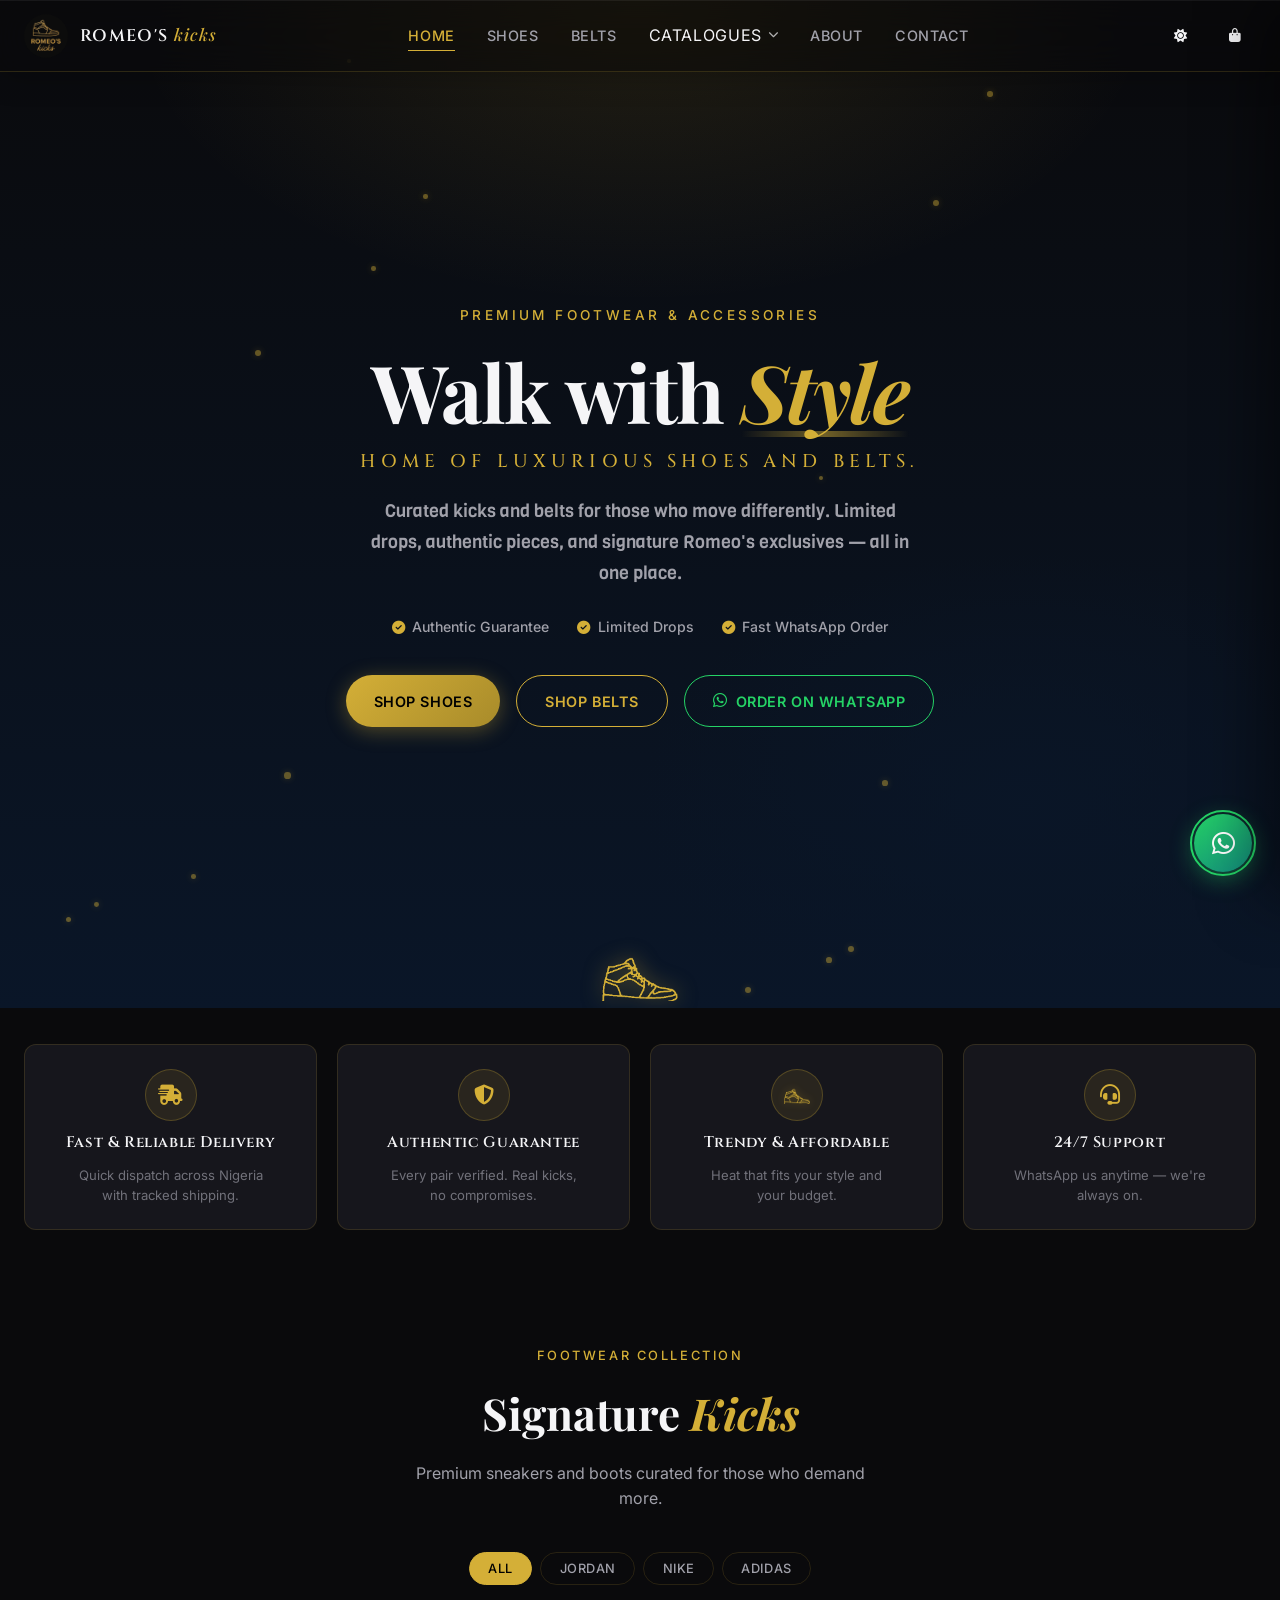
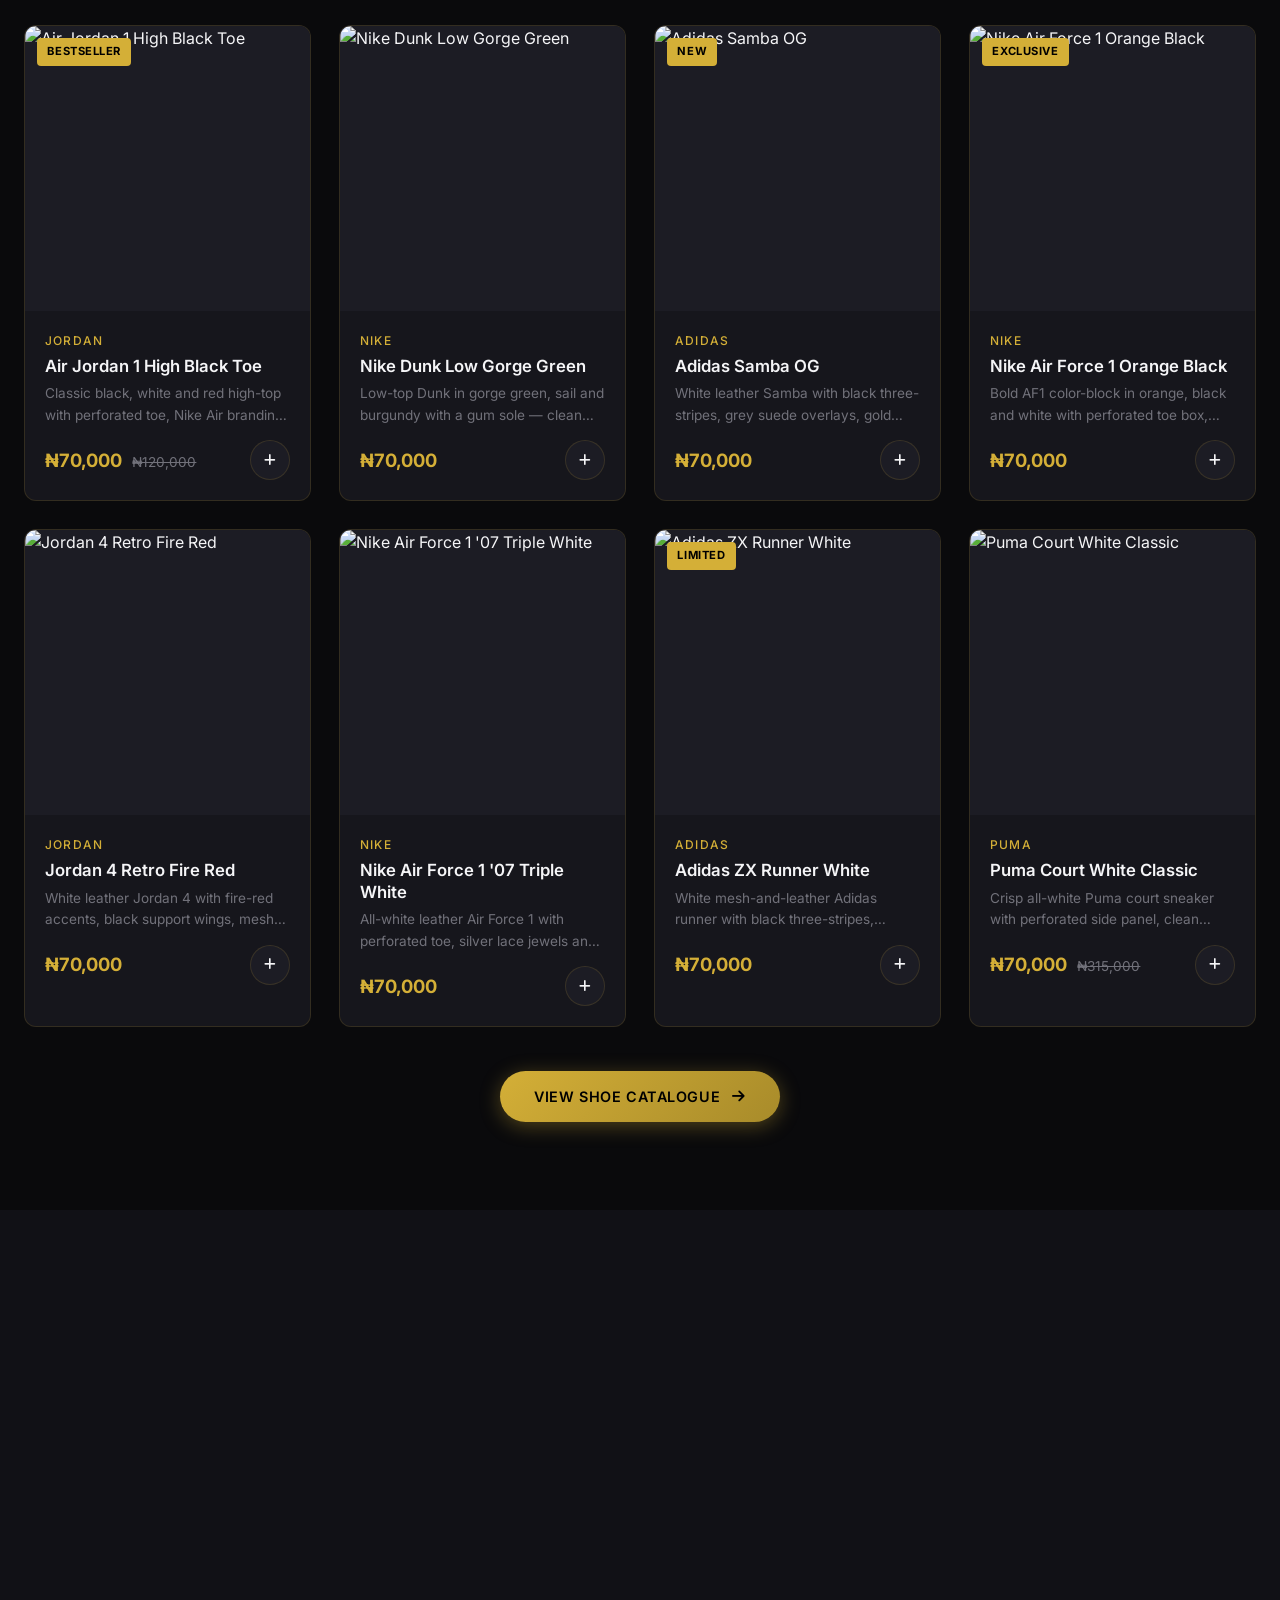
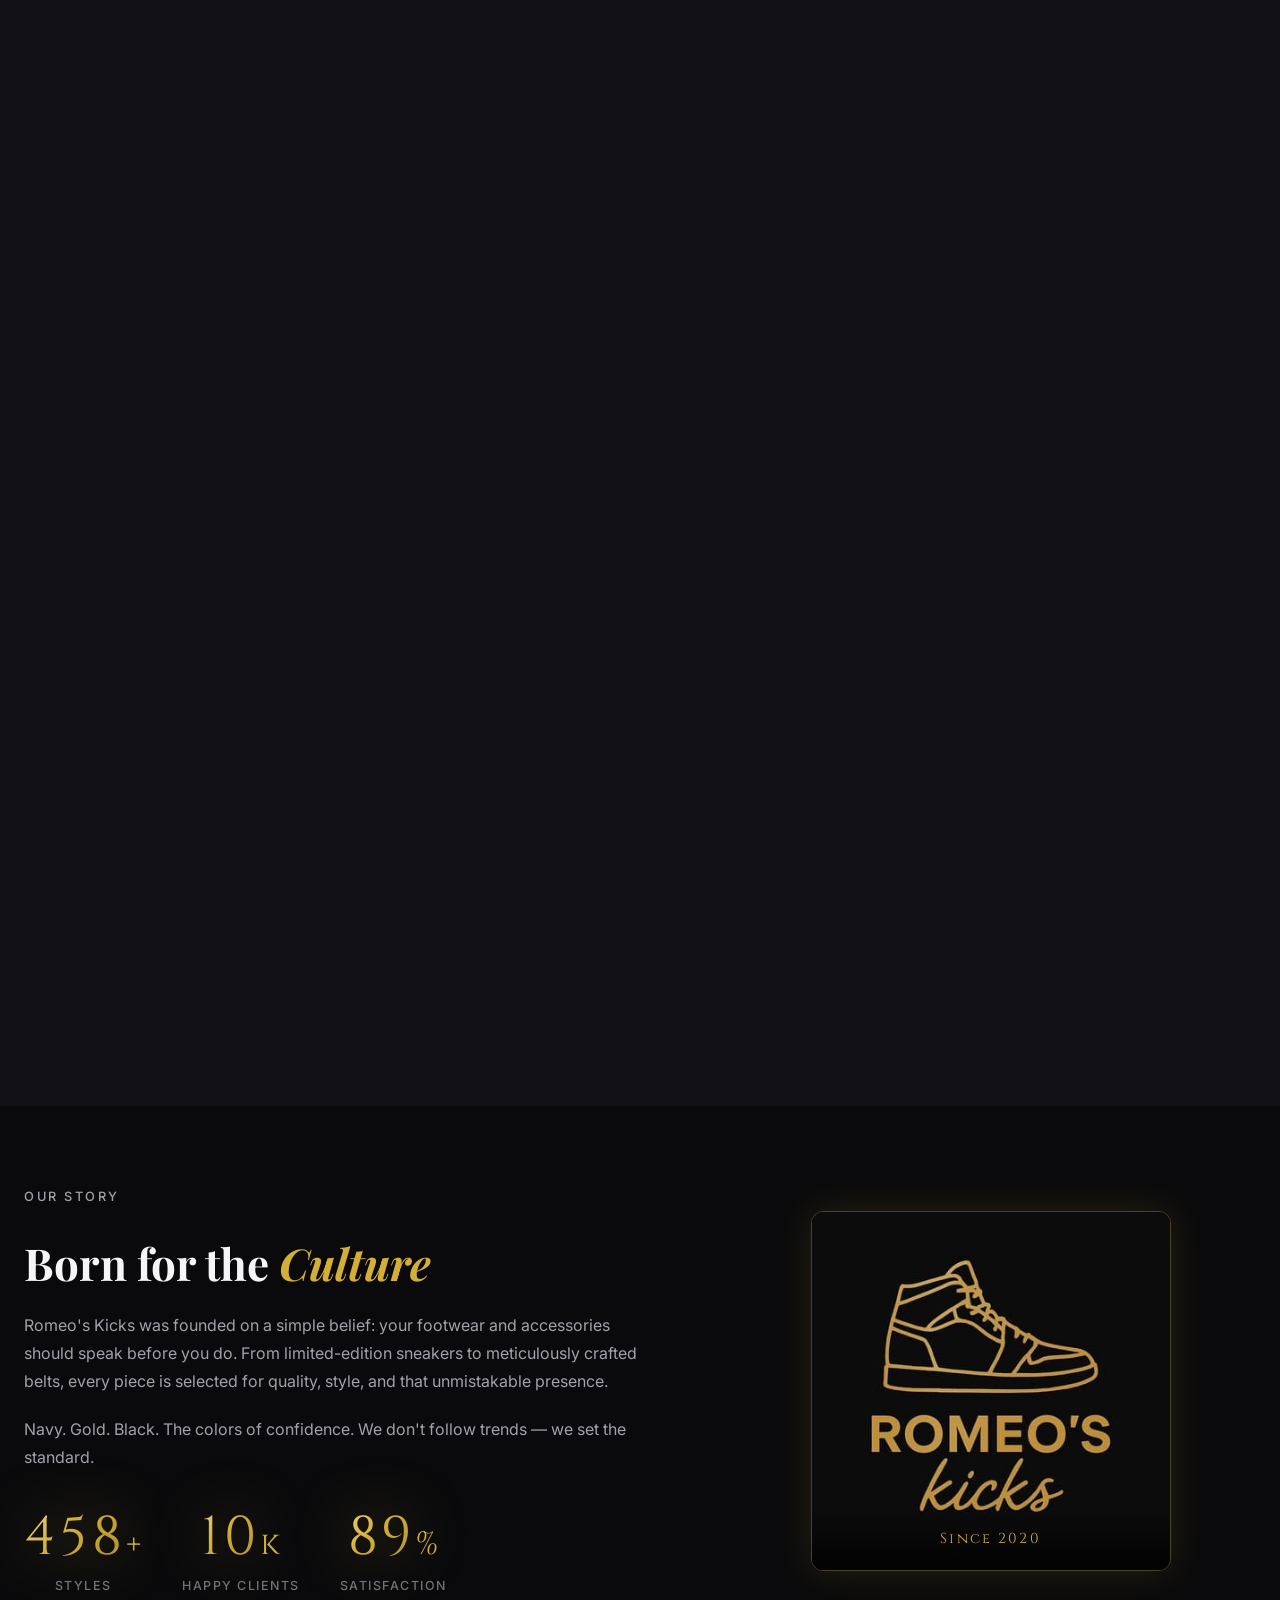
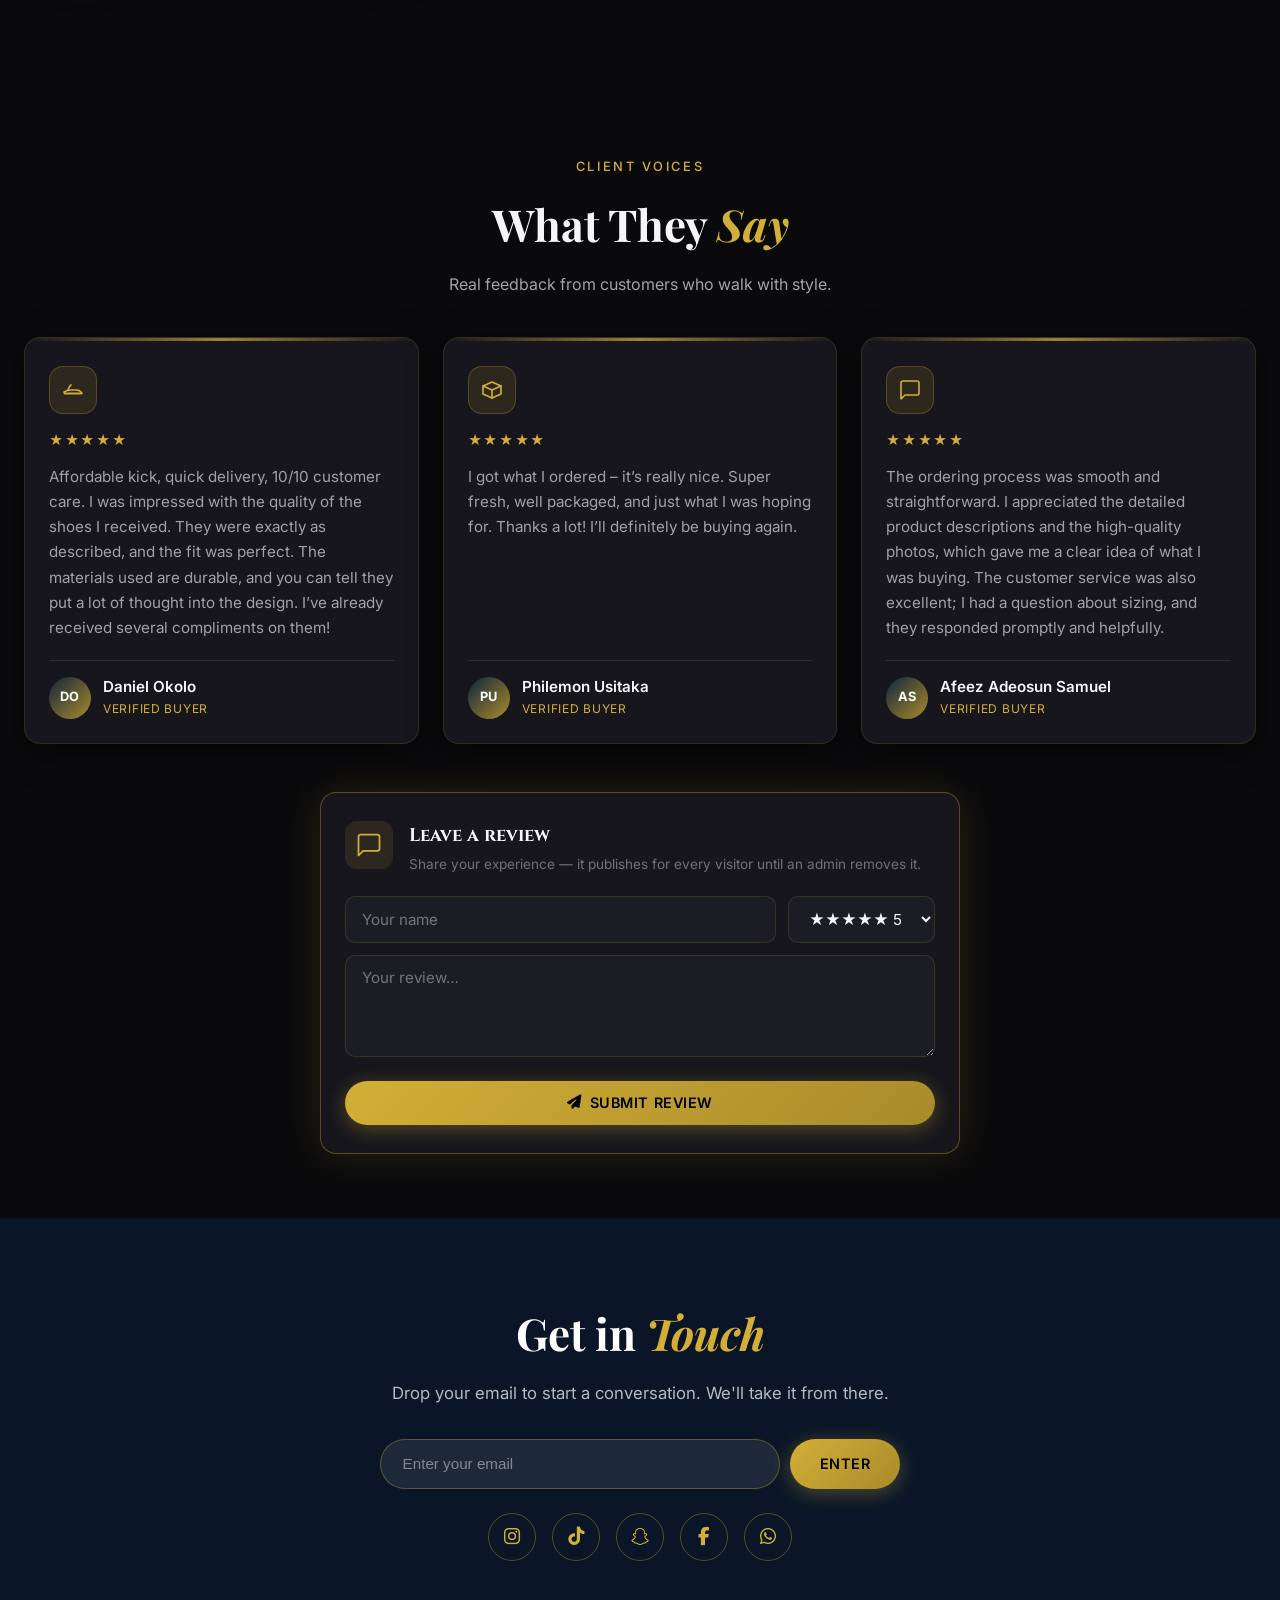
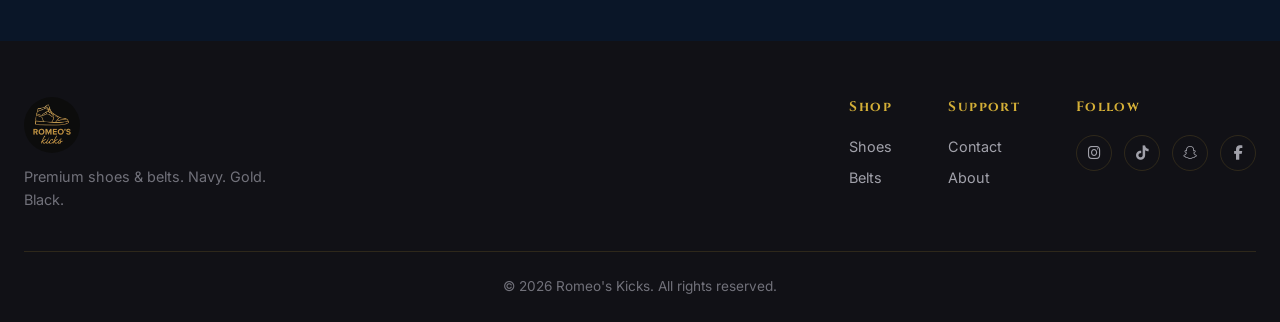
==== index.html @ db55b5f6 "Add files via upload" ====
<!DOCTYPE html>
<html lang="en" data-theme="dark">
<head>
  <meta charset="UTF-8">
  <meta name="referrer" content="no-referrer">
  <meta name="viewport" content="width=device-width, initial-scale=1.0">
  <title>Romeo's Kicks | Premium Shoes & Belts</title>
  <meta name="description" content="Romeo's Kicks — premium sneakers, shoes and luxury belts in Nigeria. Authentic kicks, fast delivery, order on WhatsApp. Navy, gold, black.">
  <meta name="keywords" content="Romeo's Kicks, sneakers Nigeria, buy shoes Nigeria, luxury belts, Jordan, Nike, Adidas, WhatsApp order">
  <meta name="author" content="Romeo's Kicks">
  <meta name="robots" content="index, follow">
  <meta name="theme-color" content="#0a0a0c">
  <meta name="color-scheme" content="dark light">
  <link rel="canonical" href="https://romeoskicks.com/">
  <!-- Open Graph -->
  <meta property="og:type" content="website">
  <meta property="og:site_name" content="Romeo's Kicks">
  <meta property="og:title" content="Romeo's Kicks | Premium Shoes & Belts">
  <meta property="og:description" content="Home of luxurious shoes and belts. Authentic sneakers and designer belts — order fast on WhatsApp.">
  <meta property="og:image" content="logo.jfif">
  <meta property="og:locale" content="en_NG">
  <!-- Twitter -->
  <meta name="twitter:card" content="summary">
  <meta name="twitter:title" content="Romeo's Kicks | Premium Shoes & Belts">
  <meta name="twitter:description" content="Premium sneakers and luxury belts. Order on WhatsApp.">
  <link rel="preconnect" href="https://fonts.googleapis.com">
<link rel="preconnect" href="https://fonts.gstatic.com" crossorigin>
<link href="https://fonts.googleapis.com/css2?family=Viga&display=swap" rel="stylesheet">
  <link rel="icon" type="image/jpeg" href="logo.jfif">
  <!-- Apply saved theme before paint to avoid flash; default is always dark -->
  <script>
    (function () {
      try {
        var t = localStorage.getItem('romeoTheme');
        if (t !== 'light' && t !== 'dark') t = 'dark';
        document.documentElement.setAttribute('data-theme', t);
      } catch (e) {
        document.documentElement.setAttribute('data-theme', 'dark');
      }
    })();
  </script>
  <link rel="preconnect" href="https://i.ibb.co" crossorigin>
  <link rel="preconnect" href="https://i.pinimg.com" crossorigin>
  <link rel="dns-prefetch" href="https://i.pinimg.com">
  <link rel="dns-prefetch" href="https://images.unsplash.com">
  <link rel="dns-prefetch" href="https://i.ibb.co">
  <link rel="preconnect" href="https://fonts.googleapis.com">
  <link rel="preconnect" href="https://fonts.gstatic.com" crossorigin>
  <link rel="preload" href="logo.jfif" as="image">
  <link rel="preload" href="shoe-outline.png" as="image">
  <link href="https://fonts.googleapis.com/css2?family=Playfair+Display:wght@500;700&family=Inter:wght@400;500;600;700&family=Cinzel:wght@500;600;700&display=swap" rel="stylesheet">
  <link rel="stylesheet" href="https://cdnjs.cloudflare.com/ajax/libs/font-awesome/6.5.1/css/all.min.css" media="print" onload="this.media='all'">
  <noscript><link rel="stylesheet" href="https://cdnjs.cloudflare.com/ajax/libs/font-awesome/6.5.1/css/all.min.css"></noscript>
  <link rel="stylesheet" href="styles.css">

  <script type="application/ld+json">
  {
    "@context": "https://schema.org",
    "@type": "ShoeStore",
    "name": "Romeo's Kicks",
    "description": "Premium sneakers, shoes and luxury belts. Order via WhatsApp across Nigeria.",
    "url": "https://romeoskicks.com/",
    "telephone": "+2348095723573",
    "image": "logo.jfif",
    "priceRange": "₦",
    "address": { "@type": "PostalAddress", "addressCountry": "NG" },
    "sameAs": [
      "https://www.instagram.com/romeos_kicks",
      "https://www.tiktok.com/@romeos.kicks",
      "https://www.facebook.com/Ro%20meo"
    ]
  }
  </script>
</head>
<body>
  <!-- INTRO OVERLAY -->
  <div id="intro-overlay" class="intro-overlay">
    <div class="intro-content">
      <div class="intro-logo-wrap">
        <img src="logo.jfif" alt="Romeo's Kicks" class="intro-logo">
      </div>
      <h1 class="intro-title">
        <span class="intro-line">ROMEO'S</span>
        <span class="intro-line accent">KICKS</span>
      </h1>
      <div class="intro-bar"></div>
    </div>
  </div>

  <!-- HEADER -->
  <header class="header" id="header">
    <div class="header-inner">
      <a href="#home" class="logo-link" aria-label="Romeo's Kicks Home">
        <img src="logo.jfif" alt="Romeo's Kicks Logo" class="logo-img">
        <span class="logo-text">ROMEO'S <em>kicks</em></span>
      </a>

      <nav class="nav" id="nav">
        <a href="#home" class="nav-link active">Home</a>
        <a href="#shoes" class="nav-link">Shoes</a>
        <a href="#belts" class="nav-link">Belts</a>
        <div class="nav-dropdown">
          <button class="nav-link nav-dropdown-toggle" type="button" aria-haspopup="true" aria-expanded="false">
            Catalogues <i class="fas fa-chevron-down"></i>
          </button>
          <div class="nav-dropdown-menu" role="menu">
            <a href="shoes-catalogue.html" class="nav-dropdown-item" role="menuitem">
              <span class="cat-icon cat-icon-shoe" aria-hidden="true">
                <svg viewBox="0 0 24 24" width="18" height="18" fill="none" stroke="currentColor" stroke-width="1.6" stroke-linecap="round" stroke-linejoin="round"><path d="M3 14c1.5-1 4-2 7-2h5c2 0 4 .5 5 2l1 1.5H3.5L3 14z"/><path d="M4 15.5h16"/><path d="M7 12c.5-2 1.5-4 3-5"/><path d="M12 9.5c1-.5 2-1 3.5-1"/></svg>
              </span>
              Full Shoes Catalogue
            </a>
            <a href="belts-catalogue.html" class="nav-dropdown-item" role="menuitem">
              <span class="cat-icon cat-icon-belt" aria-hidden="true">
                <svg viewBox="0 0 24 24" width="18" height="18" fill="none" stroke="currentColor" stroke-width="1.6" stroke-linecap="round" stroke-linejoin="round"><rect x="8" y="8" width="8" height="8" rx="1.5"/><path d="M16 12h5"/><path d="M3 12h5"/><path d="M10.5 10.5h3v3h-3z"/></svg>
              </span>
              Full Belts Catalogue
            </a>
          </div>
        </div>
        <a href="#about" class="nav-link">About</a>
        <a href="#contact" class="nav-link">Contact</a>
      </nav>

      <div class="header-actions">
        <button class="theme-toggle" id="theme-toggle" aria-label="Toggle dark/light mode">
          <i class="fas fa-moon" id="theme-icon"></i>
        </button>
        <button class="cart-btn" id="cart-btn" aria-label="Open cart">
          <i class="fas fa-shopping-bag"></i>
          <span class="cart-count" id="cart-count">0</span>
        </button>
        <button class="menu-toggle" id="menu-toggle" aria-label="Toggle menu">
          <span></span><span></span><span></span>
        </button>
      </div>
    </div>
  </header>

  <!-- CART SIDEBAR -->
  <div class="cart-overlay" id="cart-overlay"></div>
  <aside class="cart-sidebar" id="cart-sidebar">
    <div class="cart-header">
      <h2>Your Cart</h2>
      <button class="cart-close" id="cart-close" aria-label="Close cart"><i class="fas fa-times"></i></button>
    </div>
    <div class="cart-items" id="cart-items">
      <!-- Filled by JS -->
    </div>
    <div class="cart-footer">
      <div class="cart-total">
        <span>Total</span>
        <span id="cart-total">₦0</span>
      </div>
      <button class="btn btn-whatsapp" id="whatsapp-order-btn">
        <i class="fab fa-whatsapp"></i> Order via WhatsApp
      </button>
      <button class="btn btn-ghost clear-cart-btn" id="clear-cart">Clear Cart</button>
    </div>
  </aside>

  <!-- MAIN -->
  <main>
    <!-- HERO -->
    <section class="hero" id="home">
      <div class="hero-bg">
        <div class="hero-gradient"></div>
        <div class="hero-particles" id="particles"></div>
      </div>
      <div class="hero-content">
        <p class="hero-eyebrow animate-on-load">Premium Footwear & Accessories</p>
        <h1 class="hero-title animate-on-load">
          Walk with <span class="gold">Style</span>
        </h1>
        <p class="hero-tagline animate-on-load">Home of luxurious shoes and belts.</p>
        <p class="hero-sub animate-on-load">
          Curated kicks and belts for those who move differently. Limited drops, authentic pieces, and signature Romeo's exclusives — all in one place.
        </p>
        <div class="hero-highlights animate-on-load">
          <span><i class="fas fa-check-circle"></i> Authentic Guarantee</span>
          <span><i class="fas fa-check-circle"></i> Limited Drops</span>
          <span><i class="fas fa-check-circle"></i> Fast WhatsApp Order</span>
        </div>
        <div class="hero-cta animate-on-load">
          <a href="#shoes" class="btn btn-primary">Shop Shoes</a>
          <a href="#belts" class="btn btn-outline">Shop Belts</a>
          <a href="https://wa.me/2348095723573?text=Hi-%20I%20would%20like%20to%20order%20from%20Romeo%20Kicks" target="_blank" rel="noopener" class="btn btn-whatsapp-outline">
            <i class="fab fa-whatsapp"></i> Order on WhatsApp
          </a>
        </div>
      </div>
      <div class="scroll-indicator" aria-hidden="true">
        <div class="sneaker-reveal">
          <img src="shoe-outline.png" alt="" class="sneaker-img">
        </div>
      </div>
    </section>

    <!-- FEATURES STRIP -->
    <section class="features-strip reveal-section" data-reveal="stagger">
      <div class="feature-card">
        <div class="feature-icon"><i class="fas fa-shipping-fast"></i></div>
        <h3 class="feature-title">Fast &amp; Reliable Delivery</h3>
        <p class="feature-desc">Quick dispatch across Nigeria with tracked shipping.</p>
      </div>
      <div class="feature-card">
        <div class="feature-icon"><i class="fas fa-shield-alt"></i></div>
        <h3 class="feature-title">Authentic Guarantee</h3>
        <p class="feature-desc">Every pair verified. Real kicks, no compromises.</p>
      </div>
      <div class="feature-card">
        <div class="feature-icon feature-icon-sneaker">
          <img src="shoe-outline.png" alt="" class="feature-sneaker-img">
        </div>
        <h3 class="feature-title">Trendy &amp; Affordable</h3>
        <p class="feature-desc">Heat that fits your style and your budget.</p>
      </div>
      <div class="feature-card">
        <div class="feature-icon"><i class="fas fa-headset"></i></div>
        <h3 class="feature-title">24/7 Support</h3>
        <p class="feature-desc">WhatsApp us anytime — we're always on.</p>
      </div>
    </section>

    <!-- SHOES SECTION -->
    <section class="products-section reveal-section" id="shoes" data-reveal="up">
      <div class="section-header">
        <p class="section-eyebrow">Footwear Collection</p>
        <h2 class="section-title">Signature <span class="gold">Kicks</span></h2>
        <p class="section-desc">Premium sneakers and boots curated for those who demand more.</p>
      </div>

      <div class="filter-bar" id="shoes-filters">
        <button class="filter-btn active" data-filter="all" data-section="shoes">All</button>
        <button class="filter-btn" data-filter="jordan" data-section="shoes">Jordan</button>
        <button class="filter-btn" data-filter="nike" data-section="shoes">Nike</button>
        <button class="filter-btn" data-filter="adidas" data-section="shoes">Adidas</button>
      </div>

      <div class="products-grid" id="shoes-grid">
        <!-- Filled by JS -->
      </div>

      <div class="catalogue-cta">
        <a href="shoes-catalogue.html" class="btn btn-primary btn-catalogue">
          View Shoe Catalogue
          <i class="fas fa-arrow-right"></i>
        </a>
      </div>
    </section>

    <!-- BELTS SECTION -->
    <section class="products-section belts-section reveal-section" id="belts" data-reveal="up">
      <div class="belts-ambient" aria-hidden="true"></div>
      <div class="section-header">
        <p class="section-eyebrow">Accessories</p>
        <h2 class="section-title">Luxury <span class="gold">Belts</span></h2>
        <p class="section-desc">Handcrafted leather and designer belts to complete every look.</p>
      </div>

      <div class="filter-bar belts-filter-bar" id="belts-filters">
        <button class="filter-btn active" data-filter="all" data-section="belts">All</button>
        <button class="filter-btn" data-filter="leather" data-section="belts">Leather</button>
        <button class="filter-btn" data-filter="designer" data-section="belts">Designer</button>
        <button class="filter-btn" data-filter="romeo" data-section="belts">Romeo's</button>
        <button class="filter-btn" data-filter="casual" data-section="belts">Casual</button>
      </div>

      <div class="products-grid belts-grid-enhanced" id="belts-grid">
        <!-- Filled by JS -->
      </div>

      <div class="catalogue-cta">
        <a href="belts-catalogue.html" class="btn btn-primary btn-catalogue">
          View Belt Catalogue
          <i class="fas fa-arrow-right"></i>
        </a>
      </div>
    </section>

    <!-- ABOUT -->
    <section class="about-section reveal-section" id="about" data-reveal="split">
      <div class="about-grid">
        <div class="about-content">
          <p class="section-eyebrow">Our Story</p>
          <h2 class="section-title">Born for the <span class="gold">Culture</span></h2>
          <p>
            Romeo's Kicks was founded on a simple belief: your footwear and accessories should speak before you do. 
            From limited-edition sneakers to meticulously crafted belts, every piece is selected for quality, 
            style, and that unmistakable presence.
          </p>
          <p>
            Navy. Gold. Black. The colors of confidence. We don't follow trends — we set the standard.
          </p>
          <div class="about-stats">
            <div class="stat">
              <span class="stat-num" data-count="500">0</span>+
              <span class="stat-label">Styles</span>
            </div>
            <div class="stat">
              <span class="stat-num" data-count="12">0</span>k
              <span class="stat-label">Happy Clients</span>
            </div>
            <div class="stat">
              <span class="stat-num" data-count="98">0</span>%
              <span class="stat-label">Satisfaction</span>
            </div>
          </div>
        </div>
        <div class="about-visual">
          <div class="about-card">
            <img src="logo.jfif" alt="Romeo's Kicks">
            <div class="about-card-overlay">
              <span>Since 2020</span>
            </div>
          </div>
        </div>
      </div>
    </section>

    <!-- TESTIMONIALS -->
    <section class="testimonials-section reveal-section" id="testimonials" data-reveal="up">
      <div class="section-header">
        <p class="section-eyebrow" id="testimonials-eyebrow" title="Admin: click 7 times">Client Voices</p>
        <h2 class="section-title">What They <span class="gold">Say</span></h2>
        <p class="section-desc">Real feedback from customers who walk with style.</p>
      </div>

      <div class="testimonials-track" id="testimonials-track" aria-live="polite">
        <!-- Filled by JS -->
      </div>

      <div class="review-compose">
        <div class="review-compose-inner">
          <div class="review-compose-head">
            <span class="review-compose-icon" aria-hidden="true">
              <svg viewBox="0 0 24 24" width="28" height="28" fill="none" stroke="currentColor" stroke-width="1.5" stroke-linecap="round" stroke-linejoin="round"><path d="M21 15a2 2 0 0 1-2 2H7l-4 4V5a2 2 0 0 1 2-2h14a2 2 0 0 1 2 2z"/></svg>
            </span>
            <div>
              <h3 class="review-compose-title">Leave a review</h3>
              <p class="review-compose-sub">Share your experience — it publishes for every visitor until an admin removes it.</p>
            </div>
          </div>
          <form id="review-form" class="review-form" autocomplete="on">
            <div class="review-form-row">
              <input type="text" id="review-name" name="name" placeholder="Your name" required maxlength="60" aria-label="Your name">
              <select id="review-rating" name="rating" aria-label="Rating">
                <option value="5">★★★★★ 5</option>
                <option value="4">★★★★ 4</option>
                <option value="3">★★★ 3</option>
                <option value="2">★★ 2</option>
                <option value="1">★ 1</option>
              </select>
            </div>
            <textarea id="review-message" name="message" rows="4" placeholder="Your review…" required maxlength="600" aria-label="Your review"></textarea>
            <button type="submit" class="btn btn-primary" id="review-submit">
              <i class="fas fa-paper-plane"></i> Submit review
            </button>
          </form>
          <p class="review-admin-hint" id="review-admin-hint" hidden>
            Admin mode on — delete buttons appear on community reviews. Click any trash icon to remove.
          </p>
        </div>
      </div>
    </section>

    <!-- CONTACT -->
    <section class="contact-section reveal-section" id="contact" data-reveal="up">
      <div class="contact-inner">
        <h2 class="section-title">Get in <span class="gold">Touch</span></h2>
        <p class="contact-lead">Drop your email to start a conversation. We'll take it from there.</p>

        <!-- Step 1: Email -->
        <form class="contact-email-form" id="contact-email-form" autocomplete="on">
          <div class="contact-input-row">
            <input type="email" id="contact-email" placeholder="Enter your email" required aria-label="Email address">
            <button type="submit" class="btn btn-primary contact-enter-btn">Enter</button>
          </div>
        </form>

        <!-- Step 2: Message (revealed after email) -->
        <div class="contact-message-stage" id="contact-message-stage" hidden>
          <div class="contact-email-chip" id="contact-email-chip"></div>
          <form class="contact-message-form" id="contact-message-form">
            <label for="contact-message" class="contact-msg-label">Your message</label>
            <textarea id="contact-message" rows="5" placeholder="Tell us what you're looking for — sizes, styles, custom orders..." required aria-label="Message"></textarea>
            <button type="submit" class="btn btn-gold-send" id="send-to-romeo">
              <span>Send to Romeo's Kicks</span>
              <i class="fas fa-paper-plane"></i>
            </button>
          </form>
        </div>

        <div class="social-links">
          <a href="https://www.instagram.com/romeos_kicks" target="_blank" rel="noopener" aria-label="Instagram" class="social-link">
            <i class="fab fa-instagram"></i>
          </a>
          <a href="https://www.tiktok.com/@romeos.kicks" target="_blank" rel="noopener" aria-label="TikTok" class="social-link">
            <i class="fab fa-tiktok"></i>
          </a>
          <a href="https://www.snapchat.com/@only1bigromeo18" target="_blank" rel="noopener" aria-label="Snapchat" class="social-link">
            <i class="fab fa-snapchat"></i>
          </a>
          <a href="https://www.facebook.com/Ro%20meo" target="_blank" rel="noopener" aria-label="Facebook" class="social-link">
            <i class="fab fa-facebook-f"></i>
          </a>
          <a href="https://wa.me/2348095723573?text=Hi-%20I%20would%20like%20to%20order%20from%20Romeo%20Kicks" target="_blank" rel="noopener" aria-label="WhatsApp" class="social-link social-link-wa">
            <i class="fab fa-whatsapp"></i>
          </a>
        </div>
      </div>
    </section>
  </main>

  <!-- FOOTER -->
  <footer class="footer">
    <div class="footer-inner">
      <div class="footer-brand">
        <img src="logo.jfif" alt="Romeo's Kicks" class="footer-logo">
        <p>Premium shoes & belts. Navy. Gold. Black.</p>
      </div>
      <div class="footer-links">
        <div class="footer-col">
          <h4>Shop</h4>
          <a href="#shoes">Shoes</a>
          <a href="#belts">Belts</a>
        </div>
        <div class="footer-col">
          <h4>Support</h4>
          <a href="#contact">Contact</a>
          <a href="#about">About</a>
        </div>
        <div class="footer-col">
          <h4>Follow</h4>
          <div class="footer-social">
            <a href="https://www.instagram.com/romeos_kicks" target="_blank" rel="noopener"><i class="fab fa-instagram"></i></a>
            <a href="https://www.tiktok.com/@romeos.kicks" target="_blank" rel="noopener"><i class="fab fa-tiktok"></i></a>
            <a href="https://www.snapchat.com/@only1bigromeo18" target="_blank" rel="noopener"><i class="fab fa-snapchat"></i></a>
            <a href="https://www.facebook.com/Ro%20meo" target="_blank" rel="noopener"><i class="fab fa-facebook-f"></i></a>
          </div>
        </div>
      </div>
    </div>
    <div class="footer-bottom">
      <p>&copy; 2026 Romeo's Kicks. All rights reserved.</p>
    </div>
  </footer>

  <!-- FLOATING WHATSAPP -->
  <a href="#" id="floating-wa" class="floating-wa" aria-label="Order on WhatsApp" title="Order on WhatsApp">
    <i class="fab fa-whatsapp"></i>
    <span class="floating-wa-pulse"></span>
  </a>

  <!-- TOAST -->
  <div class="toast" id="toast"></div>

  <!-- PRODUCT MODAL -->
  <div class="modal-overlay" id="modal-overlay">
    <div class="modal" id="product-modal">
      <button class="modal-close" id="modal-close"><i class="fas fa-times"></i></button>
      <div class="modal-body" id="modal-body"></div>
    </div>
  </div>

  <script src="script.js?v=12" defer></script>
</body>
</html>
---- styles.css ----
/* ============================================
   ROMEO'S KICKS — Premium Fashion Brand
   Navy • Gold • Black
   ============================================ */

:root {
  /* Dark theme (default) */
  --bg-primary: #0a0a0c;
  --bg-secondary: #111116;
  --bg-card: #16161c;
  --bg-elevated: #1c1c24;
  --text-primary: #f5f5f7;
  --text-secondary: #a1a1aa;
  --text-muted: #71717a;
  --navy: #0a1628;
  --navy-light: #12253d;
  --gold: #d4af37;
  --gold-light: #e8c547;
  --gold-dim: #a88b2a;
  --black: #000000;
  --border: rgba(212, 175, 55, 0.15);
  --border-strong: rgba(212, 175, 55, 0.35);
  --shadow: 0 8px 32px rgba(0, 0, 0, 0.5);
  --shadow-gold: 0 0 40px rgba(212, 175, 55, 0.15);
  --radius: 12px;
  --radius-sm: 8px;
  --transition: 0.35s cubic-bezier(0.4, 0, 0.2, 1);
  --header-h: 72px;
}

[data-theme="light"] {
  /* Warm ivory + soft navy/gold luxury light theme */
  --bg-primary: #f3efe6;
  --bg-secondary: #faf7f0;
  --bg-card: rgba(255, 252, 245, 0.85);
  --bg-elevated: #ebe4d6;
  --text-primary: #0c1420;
  --text-secondary: #3a4555;
  --text-muted: #6b7280;
  --navy: #0a1628;
  --navy-light: #1a3352;
  --border: rgba(10, 22, 40, 0.1);
  --border-strong: rgba(212, 175, 55, 0.45);
  --shadow: 0 10px 40px rgba(10, 22, 40, 0.1), 0 2px 8px rgba(10, 22, 40, 0.04);
  --shadow-gold: 0 0 48px rgba(212, 175, 55, 0.28);
}

*, *::before, *::after {
  box-sizing: border-box;
  margin: 0;
  padding: 0;
}

html {
  scroll-behavior: smooth;
  font-size: 16px;
}

body {
  font-family: 'Inter', system-ui, sans-serif;
  background: var(--bg-primary);
  color: var(--text-primary);
  line-height: 1.6;
  overflow-x: hidden;
}

/*
  Theme switch uses the View Transitions API (smooth crossfade of the whole page).
  No per-element CSS transitions — those caused the lag.
*/
@supports (view-transition-name: root) {
  ::view-transition-old(root),
  ::view-transition-new(root) {
    animation-duration: 0.35s;
    animation-timing-function: ease;
  }
}

img {
  max-width: 100%;
  display: block;
}

a {
  color: inherit;
  text-decoration: none;
}

button {
  font-family: inherit;
  cursor: pointer;
  border: none;
  background: none;
}

/* ========== INTRO OVERLAY ========== */
.intro-overlay {
  position: fixed;
  inset: 0;
  z-index: 9999;
  background: #000;
  display: flex;
  align-items: center;
  justify-content: center;
  transition: opacity 0.4s ease, visibility 0.4s;
}

.intro-overlay.hide {
  opacity: 0;
  visibility: hidden;
  pointer-events: none;
}

.intro-content {
  text-align: center;
  animation: introIn 1.5s cubic-bezier(0.16, 1, 0.3, 1) forwards;
}

.intro-logo-wrap {
  margin-bottom: 1.5rem;
  opacity: 0;
  animation: fadeScale 0.7s 0.15s ease forwards;
}

.intro-logo {
  width: 90px;
  height: 90px;
  object-fit: contain;
  filter: drop-shadow(0 0 20px rgba(212, 175, 55, 0.5));
  animation: logoPulse 1.5s ease-in-out;
}

.intro-title {
  font-family: 'Cinzel', 'Playfair Display', serif;
  font-weight: 700;
  letter-spacing: 0.15em;
  line-height: 1.1;
}

.intro-line {
  display: block;
  font-size: clamp(2.2rem, 8vw, 4rem);
  color: #fff;
  opacity: 0;
  transform: translateY(30px);
  animation: slideUp 0.7s 0.35s cubic-bezier(0.16, 1, 0.3, 1) forwards;
}

.intro-line.accent {
  color: var(--gold);
  font-family: 'Playfair Display', serif;
  font-style: italic;
  font-weight: 500;
  letter-spacing: 0.08em;
  font-size: clamp(1.8rem, 6vw, 3.2rem);
  animation-delay: 0.55s;
}

.intro-bar {
  width: 0;
  height: 2px;
  background: linear-gradient(90deg, transparent, var(--gold), transparent);
  margin: 1.5rem auto 0;
  animation: barExpand 0.6s 0.85s ease forwards;
}

@keyframes introIn {
  from { opacity: 0; }
  to { opacity: 1; }
}

@keyframes fadeScale {
  from { opacity: 0; transform: scale(0.8); }
  to { opacity: 1; transform: scale(1); }
}

@keyframes slideUp {
  to { opacity: 1; transform: translateY(0); }
}

@keyframes barExpand {
  to { width: 120px; }
}

@keyframes logoPulse {
  0%, 100% { filter: drop-shadow(0 0 20px rgba(212, 175, 55, 0.5)); transform: scale(1); }
  50% { filter: drop-shadow(0 0 35px rgba(212, 175, 55, 0.85)); transform: scale(1.06); }
}

/* ========== HEADER — Glassmorphism ========== */
.header {
  position: fixed;
  top: 0;
  left: 0;
  right: 0;
  height: var(--header-h);
  z-index: 1000;
  background: rgba(10, 10, 12, 0.55);
  backdrop-filter: blur(18px) saturate(150%);
  -webkit-backdrop-filter: blur(18px) saturate(150%);
  border-bottom: 1px solid rgba(212, 175, 55, 0.18);
  box-shadow:
    0 4px 30px rgba(0, 0, 0, 0.25),
    inset 0 1px 0 rgba(255, 255, 255, 0.06);
  /* Only background/border on scroll — avoids laggy theme morph */
  transition: background-color 0.3s ease, border-color 0.3s ease, box-shadow 0.3s ease;
}

[data-theme="light"] .header {
  background: rgba(255, 252, 245, 0.55);
  backdrop-filter: blur(18px) saturate(150%);
  -webkit-backdrop-filter: blur(18px) saturate(150%);
  border-bottom: 1px solid rgba(212, 175, 55, 0.28);
  box-shadow:
    0 4px 28px rgba(10, 22, 40, 0.08),
    inset 0 1px 0 rgba(255, 255, 255, 0.7);
}

.header.scrolled {
  background: rgba(10, 10, 12, 0.72);
  border-bottom-color: rgba(212, 175, 55, 0.28);
  box-shadow:
    0 8px 40px rgba(0, 0, 0, 0.4),
    inset 0 1px 0 rgba(255, 255, 255, 0.08);
}

[data-theme="light"] .header.scrolled {
  background: rgba(255, 252, 245, 0.78);
  box-shadow:
    0 8px 36px rgba(10, 22, 40, 0.12),
    inset 0 1px 0 rgba(255, 255, 255, 0.85);
}

.header-inner {
  max-width: 1400px;
  margin: 0 auto;
  padding: 0 1.5rem;
  height: 100%;
  display: flex;
  align-items: center;
  justify-content: space-between;
  gap: 1rem;
}

.logo-link {
  display: flex;
  align-items: center;
  gap: 0.75rem;
  flex-shrink: 0;
}

.logo-img {
  width: 44px;
  height: 44px;
  object-fit: contain;
  border-radius: 50%;
  transition: transform var(--transition);
}

.logo-link:hover .logo-img {
  transform: rotate(-8deg) scale(1.05);
}

.logo-text {
  font-family: 'Cinzel', serif;
  font-weight: 600;
  font-size: 1.05rem;
  letter-spacing: 0.08em;
  color: var(--text-primary);
}

.logo-text em {
  font-family: 'Playfair Display', serif;
  font-style: italic;
  color: var(--gold);
  font-weight: 500;
}

.nav {
  display: flex;
  gap: 2rem;
}

.nav-link {
  font-size: 0.9rem;
  font-weight: 500;
  letter-spacing: 0.04em;
  text-transform: uppercase;
  color: var(--text-secondary);
  position: relative;
  padding: 0.25rem 0;
  transition: color var(--transition);
}

.nav-link::after {
  content: '';
  position: absolute;
  bottom: 0;
  left: 0;
  width: 0;
  height: 1.5px;
  background: var(--gold);
  transition: width var(--transition);
}

.nav-link:hover,
.nav-link.active {
  color: var(--gold);
}

.nav-link:hover::after,
.nav-link.active::after {
  width: 100%;
}

/* Categories dropdown */
.nav-dropdown {
  position: relative;
  display: flex;
  align-items: center;
}
.nav-dropdown-toggle {
  background: none;
  border: none;
  cursor: pointer;
  font: inherit;
  color: inherit;
  display: inline-flex;
  align-items: center;
  gap: 0.35rem;
  padding: 0;
}
.nav-dropdown-toggle i {
  font-size: 0.65rem;
  transition: transform 0.3s cubic-bezier(0.16, 1, 0.3, 1);
  opacity: 0.7;
}
.nav-dropdown.open .nav-dropdown-toggle i,
.nav-dropdown:hover .nav-dropdown-toggle i {
  transform: rotate(180deg);
}
.nav-dropdown-menu {
  position: absolute;
  top: calc(100% + 0.85rem);
  left: 50%;
  transform: translateX(-50%) translateY(8px);
  min-width: 220px;
  padding: 0.5rem;
  background: var(--bg-card);
  border: 1px solid var(--border);
  border-radius: 12px;
  box-shadow: 0 20px 50px rgba(0, 0, 0, 0.35), 0 0 0 1px rgba(212, 175, 55, 0.08);
  opacity: 0;
  visibility: hidden;
  pointer-events: none;
  transition: opacity 0.28s cubic-bezier(0.16, 1, 0.3, 1), transform 0.28s cubic-bezier(0.16, 1, 0.3, 1), visibility 0.28s;
  z-index: 100;
  backdrop-filter: blur(16px);
  -webkit-backdrop-filter: blur(16px);
}
[data-theme="light"] .nav-dropdown-menu {
  background: rgba(255, 252, 245, 0.95);
  box-shadow: 0 16px 40px rgba(10, 22, 40, 0.12);
}
.nav-dropdown.open .nav-dropdown-menu,
.nav-dropdown:hover .nav-dropdown-menu {
  opacity: 1;
  visibility: visible;
  pointer-events: auto;
  transform: translateX(-50%) translateY(0);
}
.nav-dropdown-item {
  display: flex;
  align-items: center;
  gap: 0.65rem;
  padding: 0.65rem 0.85rem;
  border-radius: 8px;
  color: var(--text-secondary);
  font-size: 0.85rem;
  font-weight: 500;
  transition: background 0.2s, color 0.2s, transform 0.2s;
}
.nav-dropdown-item i {
  width: 1.1rem;
  color: var(--gold);
  font-size: 0.8rem;
  opacity: 0.85;
}
.nav-dropdown-item:hover {
  background: rgba(212, 175, 55, 0.12);
  color: var(--gold);
  transform: translateX(3px);
}

.header-actions {
  display: flex;
  align-items: center;
  gap: 0.75rem;
}

.theme-toggle,
.cart-btn,
.menu-toggle {
  width: 42px;
  height: 42px;
  display: flex;
  align-items: center;
  justify-content: center;
  border-radius: 50%;
  color: var(--text-primary);
  transition: background var(--transition), color var(--transition), transform 0.2s;
  position: relative;
}

.theme-toggle:hover,
.cart-btn:hover {
  background: var(--bg-elevated);
  color: var(--gold);
}

.cart-count {
  position: absolute;
  top: 2px;
  right: 2px;
  background: var(--gold);
  color: #000;
  font-size: 0.65rem;
  font-weight: 700;
  min-width: 18px;
  height: 18px;
  border-radius: 50%;
  display: flex;
  align-items: center;
  justify-content: center;
  transform: scale(0);
  transition: transform 0.3s cubic-bezier(0.34, 1.56, 0.64, 1);
}

.cart-count.show {
  transform: scale(1);
}

.menu-toggle {
  display: none;
  flex-direction: column;
  gap: 5px;
  padding: 10px;
}

.menu-toggle span {
  display: block;
  width: 22px;
  height: 2px;
  background: var(--text-primary);
  transition: var(--transition);
  border-radius: 2px;
}

.menu-toggle.active span:nth-child(1) {
  transform: translateY(7px) rotate(45deg);
}
.menu-toggle.active span:nth-child(2) {
  opacity: 0;
}
.menu-toggle.active span:nth-child(3) {
  transform: translateY(-7px) rotate(-45deg);
}

/* ========== CART ========== */
.cart-overlay {
  position: fixed;
  inset: 0;
  background: rgba(0, 0, 0, 0.6);
  z-index: 1100;
  opacity: 0;
  visibility: hidden;
  transition: opacity 0.3s, visibility 0.3s;
}

.cart-overlay.open {
  opacity: 1;
  visibility: visible;
}

.cart-sidebar {
  position: fixed;
  top: 0;
  right: 0;
  width: min(420px, 100%);
  height: 100%;
  background: rgba(17, 17, 22, 0.92);
  backdrop-filter: blur(24px) saturate(140%);
  -webkit-backdrop-filter: blur(24px) saturate(140%);
  z-index: 1200;
  display: flex;
  flex-direction: column;
  transform: translateX(100%);
  transition: transform 0.4s cubic-bezier(0.16, 1, 0.3, 1);
  border-left: 1px solid rgba(212, 175, 55, 0.2);
  box-shadow: -20px 0 60px rgba(0, 0, 0, 0.45);
}

[data-theme="light"] .cart-sidebar {
  background: rgba(255, 252, 245, 0.9);
  border-left-color: rgba(212, 175, 55, 0.3);
  box-shadow: -16px 0 48px rgba(10, 22, 40, 0.12);
}

.cart-sidebar.open {
  transform: translateX(0);
}

.cart-header {
  display: flex;
  align-items: center;
  justify-content: space-between;
  padding: 1.5rem;
  border-bottom: 1px solid var(--border);
}

.cart-header h2 {
  font-family: 'Cinzel', serif;
  font-size: 1.25rem;
  letter-spacing: 0.05em;
}

.cart-close {
  width: 36px;
  height: 36px;
  display: flex;
  align-items: center;
  justify-content: center;
  border-radius: 50%;
  color: var(--text-secondary);
  transition: background var(--transition), color var(--transition);
}

.cart-close:hover {
  background: var(--bg-elevated);
  color: var(--gold);
}

.cart-items {
  flex: 1;
  overflow-y: auto;
  padding: 1rem 1.5rem;
}

.cart-empty {
  text-align: center;
  padding: 3rem 1rem;
  color: var(--text-muted);
}

.cart-empty i {
  font-size: 2.5rem;
  margin-bottom: 1rem;
  opacity: 0.4;
}

.cart-item {
  display: flex;
  gap: 1rem;
  padding: 1rem 0;
  border-bottom: 1px solid var(--border);
  animation: cartItemIn 0.35s ease;
}

@keyframes cartItemIn {
  from { opacity: 0; transform: translateX(20px); }
  to { opacity: 1; transform: translateX(0); }
}

.cart-item-img {
  width: 72px;
  height: 72px;
  border-radius: var(--radius-sm);
  object-fit: cover;
  background: var(--bg-elevated);
  flex-shrink: 0;
}

.cart-item-info {
  flex: 1;
  min-width: 0;
}

.cart-item-name {
  font-weight: 600;
  font-size: 0.95rem;
  margin-bottom: 0.25rem;
  white-space: nowrap;
  overflow: hidden;
  text-overflow: ellipsis;
}

.cart-item-meta {
  font-size: 0.8rem;
  color: var(--text-muted);
  margin-bottom: 0.5rem;
}

.cart-item-price {
  color: var(--gold);
  font-weight: 600;
}

.cart-item-qty {
  display: flex;
  align-items: center;
  gap: 0.5rem;
  margin-top: 0.5rem;
}

.qty-btn {
  width: 28px;
  height: 28px;
  border-radius: 50%;
  border: 1px solid var(--border);
  display: flex;
  align-items: center;
  justify-content: center;
  font-size: 0.85rem;
  color: var(--text-secondary);
  transition: all 0.2s;
}

.qty-btn:hover {
  border-color: var(--gold);
  color: var(--gold);
}

.cart-item-remove {
  color: var(--text-muted);
  font-size: 0.85rem;
  transition: color 0.2s;
  align-self: flex-start;
}

.cart-item-remove:hover {
  color: #ef4444;
}

.cart-footer {
  padding: 1.5rem;
  border-top: 1px solid var(--border);
}

.cart-total {
  display: flex;
  justify-content: space-between;
  font-size: 1.15rem;
  font-weight: 600;
  margin-bottom: 1rem;
}

.cart-total span:last-child {
  color: var(--gold);
}

.checkout-btn {
  width: 100%;
  margin-bottom: 0.75rem;
}

.clear-cart-btn {
  width: 100%;
  font-size: 0.85rem;
}

/* ========== BUTTONS ========== */
.btn {
  display: inline-flex;
  align-items: center;
  justify-content: center;
  gap: 0.5rem;
  padding: 0.85rem 1.75rem;
  font-size: 0.9rem;
  font-weight: 600;
  letter-spacing: 0.04em;
  text-transform: uppercase;
  border-radius: 50px;
  transition: all var(--transition);
  position: relative;
  overflow: hidden;
}

.btn-primary {
  background: linear-gradient(135deg, var(--gold), var(--gold-dim));
  color: #000;
  box-shadow: 0 4px 20px rgba(212, 175, 55, 0.35);
}

.btn-primary:hover {
  transform: translateY(-2px);
  box-shadow: 0 8px 28px rgba(212, 175, 55, 0.45);
}

.btn-outline {
  border: 1.5px solid var(--gold);
  color: var(--gold);
  background: transparent;
}

.btn-outline:hover {
  background: var(--gold);
  color: #000;
  transform: translateY(-2px);
}

.btn-ghost {
  color: var(--text-muted);
}

.btn-ghost:hover {
  color: var(--text-primary);
}

.btn-sm {
  padding: 0.55rem 1.1rem;
  font-size: 0.8rem;
}

/* WhatsApp buttons — gold + navy brand treatment */
.btn-whatsapp {
  width: 100%;
  margin-bottom: 0.75rem;
  background: linear-gradient(135deg, #25D366 0%, #128C7E 100%);
  color: #fff;
  box-shadow: 0 4px 20px rgba(37, 211, 102, 0.35);
  border: 1.5px solid transparent;
}

.btn-whatsapp:hover {
  transform: translateY(-2px);
  box-shadow: 0 8px 28px rgba(37, 211, 102, 0.5);
  filter: brightness(1.08);
}

.btn-whatsapp i {
  font-size: 1.15em;
}

.btn-whatsapp-outline {
  border: 1.5px solid #25D366;
  color: #25D366;
  background: transparent;
}

.btn-whatsapp-outline:hover {
  background: #25D366;
  color: #fff;
  transform: translateY(-2px);
  box-shadow: 0 6px 22px rgba(37, 211, 102, 0.35);
}

.btn-whatsapp-outline i {
  font-size: 1.1em;
}

/* ========== HERO ========== */
.hero {
  min-height: 112vh;
  display: flex;
  align-items: center;
  justify-content: center;
  position: relative;
  padding: calc(var(--header-h) + 2.5rem) 1.5rem 5.5rem;
  overflow: hidden;
}

.hero-bg {
  position: absolute;
  inset: 0;
  z-index: 0;
}

.hero-gradient {
  position: absolute;
  inset: 0;
  background:
    radial-gradient(ellipse 80% 60% at 50% 0%, rgba(212, 175, 55, 0.12) 0%, transparent 50%),
    radial-gradient(ellipse 60% 50% at 80% 80%, rgba(10, 22, 40, 0.8) 0%, transparent 50%),
    linear-gradient(180deg, var(--bg-primary) 0%, var(--navy) 100%);
}

[data-theme="light"] .hero-gradient {
  background:
    radial-gradient(ellipse 70% 55% at 50% -10%, rgba(212, 175, 55, 0.28) 0%, transparent 55%),
    radial-gradient(ellipse 50% 40% at 90% 70%, rgba(10, 22, 40, 0.06) 0%, transparent 50%),
    radial-gradient(ellipse 40% 35% at 10% 80%, rgba(212, 175, 55, 0.1) 0%, transparent 50%),
    linear-gradient(165deg, #f7f2e8 0%, #ebe4d4 45%, #e0d6c4 100%);
}

.hero-particles {
  position: absolute;
  inset: 0;
  overflow: hidden;
}

.particle {
  position: absolute;
  width: 5px;
  height: 5px;
  background: var(--gold);
  border-radius: 50%;
  opacity: 0.45;
  animation: float 12s infinite ease-in-out;
  will-change: transform;
  pointer-events: none;
  box-shadow: 0 0 6px rgba(212, 175, 55, 0.5);
}

@media (prefers-reduced-motion: reduce) {
  .particle,
  .sneaker-reveal,
  .intro-overlay,
  .animate-on-load {
    animation: none !important;
  }
  .particle { display: none; }
}

@keyframes float {
  0%, 100% { transform: translateY(0) translateX(0); opacity: 0.35; }
  50% { transform: translateY(-100px) translateX(24px); opacity: 0.85; }
}

.hero-content {
  position: relative;
  z-index: 1;
  text-align: center;
  max-width: 800px;
}

.hero-eyebrow {
  font-size: 0.85rem;
  letter-spacing: 0.25em;
  text-transform: uppercase;
  color: var(--gold);
  margin-bottom: 1.25rem;
  font-weight: 500;
}

.hero-title {
  font-family: 'Playfair Display', serif;
  font-size: clamp(2.8rem, 8vw, 5rem);
  font-weight: 700;
  line-height: 1.1;
  margin-bottom: 0.75rem;
  letter-spacing: -0.02em;
}

.hero-title .gold {
  color: var(--gold);
  font-style: italic;
  position: relative;
}

.hero-title .gold::after {
  content: '';
  position: absolute;
  left: 0;
  bottom: 0.08em;
  width: 100%;
  height: 0.08em;
  background: linear-gradient(90deg, transparent, var(--gold), transparent);
  opacity: 0.5;
  animation: goldUnderline 2.5s ease-in-out infinite;
}

@keyframes goldUnderline {
  0%, 100% { opacity: 0.3; transform: scaleX(0.85); }
  50% { opacity: 0.7; transform: scaleX(1); }
}

.hero-tagline {
  font-family: 'Cinzel', serif;
  font-size: clamp(0.95rem, 2.5vw, 1.15rem);
  letter-spacing: 0.28em;
  text-transform: uppercase;
  color: var(--gold);
  margin-bottom: 1.25rem;
  font-weight: 500;
  opacity: 0.95;
}

.hero-sub {
  font-size: 1.1rem;
  color: var(--text-secondary);
    font-family: "Viga", sans-serif;
  font-weight: 400;
  font-style: normal;
  max-width: 560px;
  margin: 0 auto 1.75rem;
  line-height: 1.75;
}

.hero-highlights {
  display: flex;
  flex-wrap: wrap;
  gap: 1rem 1.75rem;
  justify-content: center;
  margin-bottom: 2.25rem;
  font-size: 0.88rem;
  font-weight: 500;
  color: var(--text-secondary);
}

.hero-highlights span {
  display: inline-flex;
  align-items: center;
  gap: 0.45rem;
}

.hero-highlights i {
  color: var(--gold);
  font-size: 0.95em;
}

.hero-cta {
  display: flex;
  gap: 1rem;
  justify-content: center;
  flex-wrap: wrap;
}

.animate-on-load {
  opacity: 0;
  transform: translateY(24px);
  animation: heroReveal 0.9s cubic-bezier(0.16, 1, 0.3, 1) forwards;
}

.animate-on-load:nth-child(1) { animation-delay: 1.6s; }
.animate-on-load:nth-child(2) { animation-delay: 1.75s; }
.animate-on-load:nth-child(3) { animation-delay: 1.9s; }
.animate-on-load:nth-child(4) { animation-delay: 2.05s; }
.animate-on-load:nth-child(5) { animation-delay: 2.2s; }
.animate-on-load:nth-child(6) { animation-delay: 2.35s; }

@keyframes heroReveal {
  to { opacity: 1; transform: translateY(0); }
}

.scroll-indicator {
  position: absolute;
  bottom: 0.35rem;
  left: 50%;
  transform: translateX(-50%);
  width: 100px;
  height: 55px;
  opacity: 1;
  pointer-events: none;
  z-index: 2;
}

.sneaker-reveal {
  width: 100%;
  height: 100%;
  display: flex;
  align-items: center;
  justify-content: center;
  animation: sneakerLoop 4.2s ease-in-out infinite;
}

.sneaker-img {
  width: 100%;
  height: 100%;
  object-fit: contain;
  filter: drop-shadow(0 0 10px rgba(212, 175, 55, 0.55));
}

/* Draw-in → hold → retract → pause */
@keyframes sneakerLoop {
  0% {
    clip-path: inset(0 100% 0 0);
    opacity: 0.3;
  }
  8% { opacity: 1; }
  38% {
    clip-path: inset(0 0 0 0);
    opacity: 1;
  }
  55% {
    clip-path: inset(0 0 0 0);
    opacity: 1;
  }
  85% {
    clip-path: inset(0 0 0 100%);
    opacity: 0.45;
  }
  100% {
    clip-path: inset(0 0 0 100%);
    opacity: 0.3;
  }
}



/* ========== FEATURES STRIP (cards) ========== */
.features-strip {
  display: grid;
  grid-template-columns: repeat(4, 1fr);
  gap: 1.25rem;
  padding: 2.25rem 1.5rem;
  background: var(--bg-primary);
  max-width: 1400px;
  margin: 0 auto;
}

.feature-card {
  background: var(--bg-card);
  border: 1px solid var(--border);
  border-radius: var(--radius);
  padding: 1.5rem 1.25rem;
  text-align: center;
  transition: transform 0.3s cubic-bezier(0.16, 1, 0.3, 1),
              box-shadow 0.3s,
              border-color 0.3s;
  display: flex;
  flex-direction: column;
  align-items: center;
  gap: 0.65rem;
}

[data-theme="light"] .feature-card {
  background: #fffcf5;
  border-color: rgba(212, 175, 55, 0.25);
  box-shadow: 0 4px 18px rgba(10, 22, 40, 0.04);
}

[data-theme="light"] .feature-card:hover {
  border-color: rgba(212, 175, 55, 0.5);
  box-shadow: 0 12px 36px rgba(10, 22, 40, 0.08), 0 0 24px rgba(212, 175, 55, 0.15);
}

.feature-card:hover {
  transform: translateY(-5px);
  border-color: var(--border-strong);
  box-shadow: var(--shadow), var(--shadow-gold);
}

.feature-icon {
  width: 52px;
  height: 52px;
  border-radius: 50%;
  background: rgba(212, 175, 55, 0.1);
  border: 1px solid rgba(212, 175, 55, 0.25);
  display: flex;
  align-items: center;
  justify-content: center;
  color: var(--gold);
  font-size: 1.25rem;
  transition: transform 0.3s, background 0.3s;
}

.feature-card:hover .feature-icon {
  transform: scale(1.08);
  background: rgba(212, 175, 55, 0.18);
}

.feature-icon-sneaker {
  padding: 8px;
}

.feature-sneaker-img {
  width: 100%;
  height: 100%;
  object-fit: contain;
  filter: drop-shadow(0 0 4px rgba(212, 175, 55, 0.4));
}

.feature-title {
  font-family: 'Cinzel', serif;
  font-size: 0.95rem;
  font-weight: 600;
  letter-spacing: 0.04em;
  color: var(--text-primary);
  margin: 0;
}

.feature-desc {
  font-size: 0.82rem;
  color: var(--text-muted);
  line-height: 1.5;
  margin: 0;
  max-width: 200px;
}

/* ========== PRODUCTS ========== */
.products-section {
  padding: 5rem 1.5rem;
  max-width: 1400px;
  margin: 0 auto;
  content-visibility: auto;
  contain-intrinsic-size: auto 800px;
}

.belts-section {
  background: var(--bg-secondary);
  max-width: none;
  padding-left: max(1.5rem, calc((100% - 1400px) / 2 + 1.5rem));
  padding-right: max(1.5rem, calc((100% - 1400px) / 2 + 1.5rem));
}

[data-theme="light"] .belts-section {
  background: linear-gradient(180deg, #f0ebe0 0%, #faf7f0 40%, #f0ebe0 100%);
}

.catalogue-cta {
  display: flex;
  justify-content: center;
  margin-top: 2.75rem;
  padding-bottom: 0.5rem;
}

.btn-catalogue {
  min-width: 280px;
  gap: 0.75rem;
}

.btn-catalogue i {
  transition: transform 0.3s;
}

.btn-catalogue:hover i {
  transform: translateX(4px);
}

/* Light ambient glow — solid color only (gradients on body caused theme-switch lag) */
[data-theme="light"] body {
  background-color: var(--bg-primary);
}

.section-header {
  text-align: center;
  margin-bottom: 2.5rem;
}

.section-eyebrow {
  font-size: 0.8rem;
  letter-spacing: 0.2em;
  text-transform: uppercase;
  color: var(--gold);
  margin-bottom: 0.75rem;
  font-weight: 500;
}

.section-title {
  font-family: 'Playfair Display', serif;
  font-size: clamp(2rem, 4vw, 2.75rem);
  font-weight: 700;
  margin-bottom: 0.75rem;
}

.section-title .gold {
  color: var(--gold);
  font-style: italic;
}

.section-desc {
  color: var(--text-secondary);
  max-width: 480px;
  margin: 0 auto;
}

.filter-bar {
  display: flex;
  flex-wrap: wrap;
  gap: 0.5rem;
  justify-content: center;
  margin-bottom: 2.5rem;
}

.filter-btn {
  padding: 0.5rem 1.15rem;
  font-size: 0.8rem;
  font-weight: 500;
  letter-spacing: 0.04em;
  text-transform: uppercase;
  border-radius: 50px;
  border: 1px solid var(--border);
  color: var(--text-secondary);
  transition: all 0.25s;
}

.filter-btn:hover {
  border-color: var(--gold);
  color: var(--gold);
}

.filter-btn.active {
  background: var(--gold);
  border-color: var(--gold);
  color: #000;
}

.products-grid {
  display: grid;
  grid-template-columns: repeat(auto-fill, minmax(280px, 1fr));
  gap: 1.75rem;
}

.product-card {
  background: var(--bg-card);
  border-radius: var(--radius);
  border: 1px solid var(--border);
  overflow: hidden;
  transition: transform var(--transition), box-shadow var(--transition), border-color var(--transition);
  position: relative;
  opacity: 0;
  transform: translateY(30px);
}

[data-theme="light"] .product-card {
  background: #fffcf5;
  border-color: rgba(212, 175, 55, 0.22);
  box-shadow: 0 4px 20px rgba(10, 22, 40, 0.05);
}

[data-theme="light"] .product-card:hover {
  border-color: rgba(212, 175, 55, 0.55);
  box-shadow: 0 16px 48px rgba(10, 22, 40, 0.1), 0 0 32px rgba(212, 175, 55, 0.18);
}

.product-card.visible {
  opacity: 1;
  transform: translateY(0);
  transition: opacity 0.6s ease, transform 0.6s cubic-bezier(0.16, 1, 0.3, 1), box-shadow var(--transition), border-color var(--transition);
}

.product-card:hover {
  transform: translateY(-8px);
  box-shadow: var(--shadow), var(--shadow-gold);
  border-color: var(--border-strong);
}

.product-card::before {
  content: '';
  position: absolute;
  inset: 0;
  border-radius: inherit;
  padding: 1px;
  background: linear-gradient(135deg, transparent 40%, rgba(212, 175, 55, 0.25), transparent 60%);
  -webkit-mask: linear-gradient(#fff 0 0) content-box, linear-gradient(#fff 0 0);
  mask: linear-gradient(#fff 0 0) content-box, linear-gradient(#fff 0 0);
  -webkit-mask-composite: xor;
  mask-composite: exclude;
  opacity: 0;
  transition: opacity 0.4s;
  pointer-events: none;
  z-index: 1;
}

.product-card:hover::before {
  opacity: 1;
}

.product-img-wrap {
  position: relative;
  aspect-ratio: 1;
  background: var(--bg-elevated);
  overflow: hidden;
}

.product-img {
  width: 100%;
  height: 100%;
  object-fit: cover;
  transition: transform 0.6s cubic-bezier(0.16, 1, 0.3, 1);
}

.product-card:hover .product-img {
  transform: scale(1.08);
}

.product-badge {
  position: absolute;
  top: 12px;
  left: 12px;
  background: var(--gold);
  color: #000;
  font-size: 0.7rem;
  font-weight: 700;
  letter-spacing: 0.05em;
  padding: 0.3rem 0.65rem;
  border-radius: 4px;
  text-transform: uppercase;
}

.product-quick {
  position: absolute;
  bottom: 12px;
  left: 50%;
  transform: translateX(-50%) translateY(20px);
  opacity: 0;
  transition: all 0.35s cubic-bezier(0.16, 1, 0.3, 1);
  white-space: nowrap;
}

.product-card:hover .product-quick {
  opacity: 1;
  transform: translateX(-50%) translateY(0);
}

.product-info {
  padding: 1.25rem;
}

.product-brand {
  font-size: 0.75rem;
  letter-spacing: 0.1em;
  text-transform: uppercase;
  color: var(--gold);
  margin-bottom: 0.35rem;
  font-weight: 500;
}

.product-name {
  font-weight: 600;
  font-size: 1.05rem;
  margin-bottom: 0.35rem;
  line-height: 1.3;
}

.product-desc {
  font-size: 0.85rem;
  color: var(--text-muted);
  margin-bottom: 0.85rem;
  display: -webkit-box;
  -webkit-line-clamp: 2;
  -webkit-box-orient: vertical;
  overflow: hidden;
}

.product-footer {
  display: flex;
  align-items: center;
  justify-content: space-between;
  gap: 0.75rem;
}

.product-price {
  font-size: 1.15rem;
  font-weight: 700;
  color: var(--gold);
}

.product-price .old {
  font-size: 0.85rem;
  color: var(--text-muted);
  text-decoration: line-through;
  font-weight: 400;
  margin-left: 0.4rem;
}

.add-cart-btn {
  width: 40px;
  height: 40px;
  border-radius: 50%;
  background: var(--bg-elevated);
  border: 1px solid var(--border);
  color: var(--text-primary);
  display: flex;
  align-items: center;
  justify-content: center;
  transition: all 0.25s;
  flex-shrink: 0;
}

.add-cart-btn:hover {
  background: var(--gold);
  border-color: var(--gold);
  color: #000;
  transform: scale(1.1);
}

.add-cart-btn.added {
  background: var(--gold);
  border-color: var(--gold);
  color: #000;
}

/* ========== ABOUT ========== */
.about-section {
  padding: 5rem 1.5rem;
  max-width: 1400px;
  margin: 0 auto;
}

.about-grid {
  display: grid;
  grid-template-columns: 1.2fr 1fr;
  gap: 4rem;
  align-items: center;
}

.about-content p {
  color: var(--text-secondary);
  margin-bottom: 1.25rem;
  line-height: 1.75;
}

.about-stats {
  display: flex;
  gap: 2.5rem;
  margin-top: 2.5rem;
  flex-wrap: wrap;
}

.stat-num {
  font-family: 'Bebas Neue', 'Cinzel', sans-serif;
  font-size: clamp(2.6rem, 5.5vw, 3.4rem);
  font-weight: 400;
  letter-spacing: 0.08em;
  line-height: 1;
  font-variant-numeric: tabular-nums;
  background: linear-gradient(135deg, #f0d78c 0%, #d4af37 40%, #a88b2a 100%);
  -webkit-background-clip: text;
  background-clip: text;
  color: transparent;
  -webkit-text-fill-color: transparent;
  filter: drop-shadow(0 0 18px rgba(212, 175, 55, 0.35));
  transition: filter 0.45s ease;
}

.stat.is-counting .stat-num {
  filter: drop-shadow(0 0 28px rgba(212, 175, 55, 0.55));
}

/* Keep + / k / % in gold next to the number */
.stat {
  text-align: center;
  font-family: 'Bebas Neue', 'Cinzel', sans-serif;
  font-size: clamp(1.6rem, 3.5vw, 2rem);
  letter-spacing: 0.04em;
  color: var(--gold);
}

.stat-label {
  display: block;
  font-family: 'Inter', system-ui, sans-serif;
  font-size: 0.78rem;
  font-weight: 500;
  color: var(--text-muted);
  letter-spacing: 0.12em;
  text-transform: uppercase;
  margin-top: 0.4rem;
}

.about-visual {
  display: flex;
  justify-content: center;
}

.about-card {
  position: relative;
  width: 100%;
  max-width: 360px;
  aspect-ratio: 1;
  border-radius: var(--radius);
  overflow: hidden;
  border: 1px solid var(--border-strong);
  box-shadow: var(--shadow-gold);
}

.about-card img {
  width: 100%;
  height: 100%;
  object-fit: cover;
  background: #000;
}

.about-card-overlay {
  position: absolute;
  bottom: 0;
  left: 0;
  right: 0;
  padding: 1.25rem;
  background: linear-gradient(transparent, rgba(0,0,0,0.85));
  color: var(--gold);
  font-family: 'Cinzel', serif;
  letter-spacing: 0.15em;
  font-size: 0.9rem;
  text-align: center;
}

/* ========== CONTACT ========== */
.contact-section {
  padding: 5rem 1.5rem;
  background: var(--navy);
  text-align: center;
}

[data-theme="light"] .contact-section {
  background: var(--navy-light);
}

.contact-inner {
  max-width: 520px;
  margin: 0 auto;
}

.contact-section .section-title {
  color: #fff;
  margin-bottom: 0.75rem;
}

.contact-lead {
  color: rgba(255,255,255,0.7);
  margin-bottom: 2rem;
  font-size: 1.05rem;
}

/* Email step */
.contact-email-form {
  margin-bottom: 1.5rem;
  transition: opacity 0.4s, transform 0.4s;
}

.contact-email-form.submitted {
  opacity: 0.55;
  pointer-events: none;
  transform: scale(0.98);
}

.contact-input-row {
  display: flex;
  gap: 0.65rem;
  flex-wrap: wrap;
  justify-content: center;
}

.contact-input-row input {
  flex: 1;
  min-width: 220px;
  padding: 0.95rem 1.35rem;
  border-radius: 50px;
  border: 1px solid rgba(212, 175, 55, 0.35);
  background: rgba(255,255,255,0.08);
  color: #fff;
  font-size: 0.95rem;
  outline: none;
  transition: border-color 0.25s, box-shadow 0.25s;
}

.contact-input-row input::placeholder {
  color: rgba(255,255,255,0.45);
}

.contact-input-row input:focus {
  border-color: var(--gold);
  box-shadow: 0 0 0 3px rgba(212, 175, 55, 0.15);
}

.contact-enter-btn {
  min-width: 110px;
}

/* Message stage (revealed) */
.contact-message-stage {
  margin-bottom: 2.5rem;
  opacity: 0;
  transform: translateY(18px);
  max-height: 0;
  overflow: hidden;
  transition: opacity 0.5s cubic-bezier(0.16, 1, 0.3, 1),
              transform 0.5s cubic-bezier(0.16, 1, 0.3, 1),
              max-height 0.55s ease;
}

.contact-message-stage.visible {
  opacity: 1;
  transform: translateY(0);
  max-height: 420px;
}

.contact-email-chip {
  display: inline-flex;
  align-items: center;
  gap: 0.5rem;
  padding: 0.45rem 1rem;
  border-radius: 50px;
  background: rgba(212, 175, 55, 0.12);
  border: 1px solid rgba(212, 175, 55, 0.35);
  color: var(--gold);
  font-size: 0.85rem;
  font-weight: 500;
  margin-bottom: 1.25rem;
  letter-spacing: 0.02em;
}

.contact-email-chip i {
  font-size: 0.9em;
  opacity: 0.9;
}

.contact-msg-label {
  display: block;
  text-align: left;
  font-size: 0.8rem;
  letter-spacing: 0.12em;
  text-transform: uppercase;
  color: rgba(255,255,255,0.55);
  margin-bottom: 0.5rem;
  font-weight: 500;
}

.contact-message-form textarea {
  width: 100%;
  padding: 1rem 1.15rem;
  border-radius: 14px;
  border: 1px solid rgba(212, 175, 55, 0.3);
  background: rgba(255,255,255,0.07);
  color: #fff;
  font-family: inherit;
  font-size: 0.95rem;
  line-height: 1.55;
  resize: vertical;
  min-height: 120px;
  outline: none;
  transition: border-color 0.25s, box-shadow 0.25s;
  margin-bottom: 1.15rem;
}

.contact-message-form textarea::placeholder {
  color: rgba(255,255,255,0.4);
}

.contact-message-form textarea:focus {
  border-color: var(--gold);
  box-shadow: 0 0 0 3px rgba(212, 175, 55, 0.12);
}

/* Custom gold send button */
.btn-gold-send {
  width: 100%;
  padding: 1rem 1.75rem;
  font-size: 0.95rem;
  font-weight: 600;
  letter-spacing: 0.06em;
  text-transform: uppercase;
  border-radius: 50px;
  background: linear-gradient(135deg, var(--gold-light), var(--gold), var(--gold-dim));
  color: #0a0a0c;
  border: none;
  box-shadow: 0 6px 24px rgba(212, 175, 55, 0.4);
  display: inline-flex;
  align-items: center;
  justify-content: center;
  gap: 0.65rem;
  transition: all 0.35s cubic-bezier(0.16, 1, 0.3, 1);
  position: relative;
  overflow: hidden;
}

.btn-gold-send::before {
  content: '';
  position: absolute;
  inset: 0;
  background: linear-gradient(90deg, transparent, rgba(255,255,255,0.25), transparent);
  transform: translateX(-100%);
  transition: transform 0.6s;
}

.btn-gold-send:hover {
  transform: translateY(-3px);
  box-shadow: 0 10px 32px rgba(212, 175, 55, 0.55);
}

.btn-gold-send:hover::before {
  transform: translateX(100%);
}

.btn-gold-send i {
  font-size: 0.95em;
  transition: transform 0.3s;
}

.btn-gold-send:hover i {
  transform: translateX(3px) translateY(-2px);
}

.contact-message-form.sent .btn-gold-send {
  background: linear-gradient(135deg, #2ecc71, #27ae60);
  box-shadow: 0 6px 24px rgba(46, 204, 113, 0.4);
  pointer-events: none;
}

.social-links {
  display: flex;
  gap: 1rem;
  justify-content: center;
}

.social-link {
  width: 48px;
  height: 48px;
  border-radius: 50%;
  border: 1px solid rgba(212, 175, 55, 0.35);
  display: flex;
  align-items: center;
  justify-content: center;
  color: var(--gold);
  font-size: 1.15rem;
  transition: all 0.3s;
}

.social-link:hover {
  background: var(--gold);
  color: #000;
  transform: translateY(-3px);
  box-shadow: 0 8px 20px rgba(212, 175, 55, 0.35);
}

/* ========== FOOTER ========== */
.footer {
  background: var(--bg-secondary);
  border-top: 1px solid var(--border);
  padding: 3.5rem 1.5rem 1.5rem;
}

.footer-inner {
  max-width: 1400px;
  margin: 0 auto;
  display: flex;
  justify-content: space-between;
  gap: 3rem;
  flex-wrap: wrap;
  margin-bottom: 2.5rem;
}

.footer-brand {
  max-width: 260px;
}

.footer-logo {
  width: 56px;
  height: 56px;
  object-fit: contain;
  margin-bottom: 0.75rem;
  border-radius: 50%;
}

.footer-brand p {
  font-size: 0.9rem;
  color: var(--text-muted);
}

.footer-links {
  display: flex;
  gap: 3.5rem;
  flex-wrap: wrap;
}

.footer-col h4 {
  font-family: 'Cinzel', serif;
  font-size: 0.85rem;
  letter-spacing: 0.1em;
  margin-bottom: 1rem;
  color: var(--gold);
}

.footer-col a {
  display: block;
  font-size: 0.9rem;
  color: var(--text-secondary);
  margin-bottom: 0.5rem;
  transition: color 0.2s;
}

.footer-col a:hover {
  color: var(--gold);
}

.footer-social {
  display: flex;
  gap: 0.75rem;
}

.footer-social a {
  width: 36px;
  height: 36px;
  border-radius: 50%;
  border: 1px solid var(--border);
  display: flex;
  align-items: center;
  justify-content: center;
  color: var(--text-secondary);
  margin-bottom: 0;
  transition: all 0.25s;
}

.footer-social a:hover {
  border-color: var(--gold);
  color: var(--gold);
  background: transparent;
}

.footer-bottom {
  max-width: 1400px;
  margin: 0 auto;
  padding-top: 1.5rem;
  border-top: 1px solid var(--border);
  text-align: center;
  font-size: 0.85rem;
  color: var(--text-muted);
}

/* ========== FLOATING WHATSAPP ========== */
.floating-wa {
  position: fixed;
  bottom: 1.75rem;
  right: 1.75rem;
  width: 58px;
  height: 58px;
  border-radius: 50%;
  background: linear-gradient(145deg, #25D366, #128C7E);
  color: #fff;
  display: flex;
  align-items: center;
  justify-content: center;
  font-size: 1.65rem;
  z-index: 999;
  box-shadow: 0 6px 24px rgba(37, 211, 102, 0.45), 0 0 0 0 rgba(37, 211, 102, 0.4);
  transition: transform 0.3s cubic-bezier(0.34, 1.56, 0.64, 1), box-shadow 0.3s;
  animation: waFloatIn 0.8s 2.5s both;
}

.floating-wa:hover {
  transform: scale(1.12) translateY(-3px);
  box-shadow: 0 10px 32px rgba(37, 211, 102, 0.55);
}

.floating-wa-pulse {
  position: absolute;
  inset: -4px;
  border-radius: 50%;
  border: 2px solid #25D366;
  animation: waPulse 2s ease-out infinite;
  pointer-events: none;
}

@keyframes waPulse {
  0% { transform: scale(1); opacity: 0.7; }
  100% { transform: scale(1.45); opacity: 0; }
}

@keyframes waFloatIn {
  from { opacity: 0; transform: scale(0.5) translateY(20px); }
  to { opacity: 1; transform: scale(1) translateY(0); }
}

/* ========== TOAST ========== */
.toast {
  position: fixed;
  bottom: 2rem;
  left: 50%;
  transform: translateX(-50%) translateY(100px);
  background: var(--bg-elevated);
  border: 1px solid var(--border-strong);
  color: var(--text-primary);
  padding: 0.9rem 1.5rem;
  border-radius: 50px;
  font-size: 0.9rem;
  font-weight: 500;
  z-index: 2000;
  opacity: 0;
  transition: all 0.4s cubic-bezier(0.16, 1, 0.3, 1);
  box-shadow: var(--shadow);
  white-space: nowrap;
}

.toast.show {
  opacity: 1;
  transform: translateX(-50%) translateY(0);
}

.toast.success {
  border-color: var(--gold);
}

/* ========== MODAL ========== */
.modal-overlay {
  position: fixed;
  inset: 0;
  background: rgba(0, 0, 0, 0.7);
  z-index: 1500;
  display: flex;
  align-items: center;
  justify-content: center;
  padding: 1.5rem;
  opacity: 0;
  visibility: hidden;
  transition: opacity 0.3s, visibility 0.3s;
}

.modal-overlay.open {
  opacity: 1;
  visibility: visible;
}

.modal {
  background: var(--bg-secondary);
  border-radius: var(--radius);
  border: 1px solid var(--border);
  max-width: 720px;
  width: 100%;
  max-height: 90vh;
  overflow-y: auto;
  position: relative;
  transform: scale(0.95) translateY(20px);
  transition: transform 0.35s cubic-bezier(0.16, 1, 0.3, 1);
}

.modal-overlay.open .modal {
  transform: scale(1) translateY(0);
}

.modal-close {
  position: absolute;
  top: 1rem;
  right: 1rem;
  width: 40px;
  height: 40px;
  border-radius: 50%;
  background: var(--bg-elevated);
  color: var(--text-secondary);
  display: flex;
  align-items: center;
  justify-content: center;
  z-index: 2;
  transition: all 0.2s;
}

.modal-close:hover {
  color: var(--gold);
}

.modal-body {
  display: grid;
  grid-template-columns: 1fr 1fr;
  gap: 0;
}

.modal-img {
  aspect-ratio: 1;
  background: var(--bg-elevated);
  object-fit: cover;
  width: 100%;
  height: 100%;
}

.modal-info {
  padding: 2rem;
  display: flex;
  flex-direction: column;
  justify-content: center;
}

.modal-brand {
  font-size: 0.8rem;
  letter-spacing: 0.12em;
  text-transform: uppercase;
  color: var(--gold);
  margin-bottom: 0.5rem;
}

.modal-name {
  font-family: 'Playfair Display', serif;
  font-size: 1.5rem;
  margin-bottom: 0.75rem;
}

.modal-desc {
  color: var(--text-secondary);
  font-size: 0.95rem;
  margin-bottom: 1.25rem;
  line-height: 1.6;
}

.modal-price {
  font-size: 1.5rem;
  font-weight: 700;
  color: var(--gold);
  margin-bottom: 1.5rem;
}

.modal-actions {
  display: flex;
  gap: 0.75rem;
  flex-wrap: wrap;
}

/* ========== RESPONSIVE ========== */
@media (max-width: 900px) {
  .nav {
    position: fixed;
    top: var(--header-h);
    left: 0;
    right: 0;
    background: rgba(10, 10, 12, 0.85);
    backdrop-filter: blur(24px) saturate(160%);
    -webkit-backdrop-filter: blur(24px) saturate(160%);
    flex-direction: column;
    padding: 1.5rem;
    gap: 0;
    border-bottom: 1px solid rgba(212, 175, 55, 0.2);
    transform: translateY(-120%);
    opacity: 0;
    visibility: hidden;
    transition: all 0.35s cubic-bezier(0.16, 1, 0.3, 1);
  }

  [data-theme="light"] .nav {
    background: rgba(255, 252, 245, 0.88);
    border-bottom-color: rgba(212, 175, 55, 0.3);
  }

  .nav.open {
    transform: translateY(0);
    opacity: 1;
    visibility: visible;
  }

  .nav-link {
    padding: 0.9rem 0;
    border-bottom: 1px solid var(--border);
  }

  .menu-toggle {
    display: flex;
  }

  .features-strip {
    grid-template-columns: repeat(2, 1fr);
    justify-items: center;
  }

  .feature-card {
    width: 100%;
    max-width: 320px;
  }

  /* Center odd last card if only one on a row (e.g. 3rd of 3) */
  .feature-card:nth-child(odd):last-child {
    grid-column: 1 / -1;
    justify-self: center;
  }

  .about-grid {
    grid-template-columns: 1fr;
    gap: 2.5rem;
  }

  .about-visual {
    order: -1;
  }

  .modal-body {
    grid-template-columns: 1fr;
  }

  .modal-img {
    max-height: 280px;
  }
}

@media (max-width: 600px) {
  .features-strip {
    grid-template-columns: 1fr;
    gap: 0.85rem;
    justify-items: center;
    padding-left: 1.25rem;
    padding-right: 1.25rem;
  }

  .feature-card {
    width: 100%;
    max-width: 340px;
    margin-left: auto;
    margin-right: auto;
  }

  .logo-text {
    display: none;
  }

  .hero-cta {
    flex-direction: column;
    align-items: center;
  }

  .hero-cta .btn {
    width: 100%;
    max-width: 280px;
  }

  .hero-highlights {
    flex-direction: column;
    gap: 0.65rem;
  }

  .floating-wa {
    bottom: 1.25rem;
    right: 1.25rem;
    width: 52px;
    height: 52px;
    font-size: 1.45rem;
  }

  .products-grid {
    grid-template-columns: 1fr;
  }

  .footer-inner {
    flex-direction: column;
  }

  .footer-links {
    gap: 2rem;
  }
}

/* Scrollbar */
::-webkit-scrollbar {
  width: 8px;
}
::-webkit-scrollbar-track {
  background: var(--bg-primary);
}
::-webkit-scrollbar-thumb {
  background: var(--gold-dim);
  border-radius: 4px;
}
::-webkit-scrollbar-thumb:hover {
  background: var(--gold);
}

/* ========== BELTS SECTION — enhanced motion (design unchanged) ========== */
.belts-section {
  position: relative;
  overflow: hidden;
}
.belts-ambient {
  pointer-events: none;
  position: absolute;
  inset: -20% -10%;
  background:
    radial-gradient(ellipse 50% 40% at 15% 30%, rgba(212, 175, 55, 0.07), transparent 60%),
    radial-gradient(ellipse 40% 35% at 85% 70%, rgba(26, 54, 93, 0.25), transparent 55%);
  animation: beltsAmbientDrift 18s ease-in-out infinite alternate;
  z-index: 0;
}
.belts-section > *:not(.belts-ambient) {
  position: relative;
  z-index: 1;
}
@keyframes beltsAmbientDrift {
  0% { transform: translate(0, 0) scale(1); opacity: 0.85; }
  100% { transform: translate(2%, -1.5%) scale(1.05); opacity: 1; }
}

/* Filter bar — magnetic feel + gold shimmer on active */
.belts-filter-bar .filter-btn {
  position: relative;
  overflow: hidden;
  transition: transform 0.25s cubic-bezier(0.16, 1, 0.3, 1), box-shadow 0.25s, border-color 0.25s, color 0.25s, background 0.25s;
}
.belts-filter-bar .filter-btn::after {
  content: '';
  position: absolute;
  inset: 0;
  background: linear-gradient(110deg, transparent 30%, rgba(255, 255, 255, 0.35) 50%, transparent 70%);
  transform: translateX(-120%);
  transition: none;
  pointer-events: none;
}
.belts-filter-bar .filter-btn:hover::after,
.belts-filter-bar .filter-btn.active::after {
  animation: filterShimmer 1.1s ease forwards;
}
@keyframes filterShimmer {
  to { transform: translateX(120%); }
}
.belts-filter-bar .filter-btn.active {
  box-shadow: 0 4px 20px rgba(212, 175, 55, 0.35);
  transform: scale(1.04);
}
.belts-filter-bar .filter-btn:active {
  transform: scale(0.96);
}

/* Belts cards — 3D tilt + richer entrance (structure same) */
.belts-grid-enhanced .product-card {
  transform-style: preserve-3d;
  perspective: 900px;
  will-change: transform;
}
.belts-grid-enhanced .product-card.visible {
  animation: beltsCardIn 0.7s cubic-bezier(0.16, 1, 0.3, 1) both;
}
@keyframes beltsCardIn {
  from {
    opacity: 0;
    transform: translateY(40px) scale(0.94) rotateX(8deg);
  }
  to {
    opacity: 1;
    transform: translateY(0) scale(1) rotateX(0);
  }
}
.belts-grid-enhanced .product-card.is-tilting {
  transition: none;
}
.belts-grid-enhanced .product-img-wrap::after {
  content: '';
  position: absolute;
  inset: 0;
  background: linear-gradient(125deg, transparent 40%, rgba(212, 175, 55, 0.12) 50%, transparent 60%);
  opacity: 0;
  transition: opacity 0.4s;
  pointer-events: none;
  z-index: 2;
}
.belts-grid-enhanced .product-card:hover .product-img-wrap::after {
  opacity: 1;
  animation: beltsShine 1.4s ease-in-out infinite;
}
@keyframes beltsShine {
  0%, 100% { transform: translateX(-30%); }
  50% { transform: translateX(30%); }
}
.belts-grid-enhanced .product-badge {
  animation: badgeFloat 3s ease-in-out infinite;
  box-shadow: 0 2px 12px rgba(212, 175, 55, 0.4);
}
@keyframes badgeFloat {
  0%, 100% { transform: translateY(0); }
  50% { transform: translateY(-3px); }
}
.belts-grid-enhanced .add-cart-btn {
  transition: transform 0.3s cubic-bezier(0.34, 1.56, 0.64, 1), background 0.25s, color 0.25s, box-shadow 0.25s;
}
.belts-grid-enhanced .product-card:hover .add-cart-btn {
  box-shadow: 0 0 0 4px rgba(212, 175, 55, 0.2);
}
.belts-grid-enhanced .add-cart-btn:active {
  transform: scale(0.88);
}

/* Catalogue CTA pulse ring */
.belts-section .btn-catalogue {
  position: relative;
}
.belts-section .btn-catalogue::before {
  content: '';
  position: absolute;
  inset: -4px;
  border-radius: inherit;
  border: 1px solid rgba(212, 175, 55, 0.45);
  opacity: 0;
  animation: ctaRing 2.8s ease-out infinite;
  pointer-events: none;
}
@keyframes ctaRing {
  0% { transform: scale(1); opacity: 0.6; }
  100% { transform: scale(1.12); opacity: 0; }
}

/* Mobile: dropdown expands inline — no absolute overflow */
@media (max-width: 900px) {
  .nav {
    max-height: calc(100vh - var(--header-h));
    overflow-x: hidden;
    overflow-y: auto;
    -webkit-overflow-scrolling: touch;
  }
  .nav-dropdown {
    flex-direction: column;
    width: 100%;
    align-items: stretch;
    position: relative;
  }
  .nav-dropdown-toggle {
    width: 100%;
    justify-content: space-between;
    padding: 0.9rem 0;
    border-bottom: 1px solid var(--border);
  }
  .nav-dropdown-menu {
    position: static !important;
    transform: none !important;
    left: auto !important;
    top: auto !important;
    right: auto !important;
    min-width: 0 !important;
    width: 100% !important;
    max-width: 100% !important;
    max-height: 0;
    overflow: hidden;
    padding: 0 !important;
    margin: 0 !important;
    border: none !important;
    box-shadow: none !important;
    background: transparent !important;
    opacity: 1 !important;
    visibility: visible !important;
    pointer-events: none;
    transition: max-height 0.35s ease, padding 0.35s ease;
  }
  /* Hover must NOT open on touch / mobile — only .open class */
  .nav-dropdown:hover .nav-dropdown-menu {
    opacity: 1 !important;
    visibility: visible !important;
    pointer-events: none;
    max-height: 0;
    transform: none !important;
  }
  .nav-dropdown.open .nav-dropdown-menu,
  .nav-dropdown.open:hover .nav-dropdown-menu {
    max-height: 320px;
    padding: 0.35rem 0 0.6rem !important;
    pointer-events: auto;
  }
  .nav-dropdown-item {
    width: 100%;
    box-sizing: border-box;
    white-space: normal;
    word-break: break-word;
  }
}

@media (prefers-reduced-motion: reduce) {
  .belts-ambient,
  .belts-grid-enhanced .product-card.visible,
  .belts-filter-bar .filter-btn::after,
  .belts-grid-enhanced .product-badge,
  .belts-section .btn-catalogue::before {
    animation: none !important;
  }
}

/* Category dropdown custom icons */
.cat-icon {
  display: inline-flex;
  align-items: center;
  justify-content: center;
  width: 1.35rem;
  height: 1.35rem;
  color: var(--gold);
  flex-shrink: 0;
}
.cat-icon svg { display: block; }

/* ========== SCROLL REVEAL — sections after hero ========== */
.reveal-section {
  opacity: 0;
  transform: translateY(48px);
  filter: blur(4px);
  transition:
    opacity 0.85s cubic-bezier(0.16, 1, 0.3, 1),
    transform 0.85s cubic-bezier(0.16, 1, 0.3, 1),
    filter 0.85s cubic-bezier(0.16, 1, 0.3, 1);
  will-change: opacity, transform, filter;
}
.reveal-section.is-inview {
  opacity: 1;
  transform: translateY(0);
  filter: blur(0);
}
.reveal-section[data-reveal="split"] .about-content {
  opacity: 0;
  transform: translateX(-36px);
  transition: opacity 0.8s 0.1s cubic-bezier(0.16, 1, 0.3, 1), transform 0.8s 0.1s cubic-bezier(0.16, 1, 0.3, 1);
}
.reveal-section[data-reveal="split"] .about-visual {
  opacity: 0;
  transform: translateX(36px);
  transition: opacity 0.8s 0.2s cubic-bezier(0.16, 1, 0.3, 1), transform 0.8s 0.2s cubic-bezier(0.16, 1, 0.3, 1);
}
.reveal-section[data-reveal="split"].is-inview .about-content,
.reveal-section[data-reveal="split"].is-inview .about-visual {
  opacity: 1;
  transform: translateX(0);
}
.reveal-section[data-reveal="stagger"] .feature-card {
  opacity: 0;
  transform: translateY(28px) scale(0.96);
  transition: opacity 0.6s cubic-bezier(0.16, 1, 0.3, 1), transform 0.6s cubic-bezier(0.16, 1, 0.3, 1);
}
.reveal-section[data-reveal="stagger"].is-inview .feature-card {
  opacity: 1;
  transform: translateY(0) scale(1);
}
.reveal-section[data-reveal="stagger"].is-inview .feature-card:nth-child(1) { transition-delay: 0.05s; }
.reveal-section[data-reveal="stagger"].is-inview .feature-card:nth-child(2) { transition-delay: 0.15s; }
.reveal-section[data-reveal="stagger"].is-inview .feature-card:nth-child(3) { transition-delay: 0.25s; }
.reveal-section[data-reveal="stagger"].is-inview .feature-card:nth-child(4) { transition-delay: 0.35s; }

.reveal-section .section-header {
  opacity: 0;
  transform: translateY(24px);
  transition: opacity 0.7s 0.05s cubic-bezier(0.16, 1, 0.3, 1), transform 0.7s 0.05s cubic-bezier(0.16, 1, 0.3, 1);
}
.reveal-section.is-inview .section-header {
  opacity: 1;
  transform: translateY(0);
}
.reveal-section .filter-bar,
.reveal-section .catalogue-cta {
  opacity: 0;
  transform: translateY(16px);
  transition: opacity 0.55s 0.2s ease, transform 0.55s 0.2s ease;
}
.reveal-section.is-inview .filter-bar,
.reveal-section.is-inview .catalogue-cta {
  opacity: 1;
  transform: translateY(0);
}

/* Catalogue page scroll cards */
.cat-scroll-card {
  opacity: 0;
  transform: translateY(36px) scale(0.96);
  transition: opacity 0.55s cubic-bezier(0.16, 1, 0.3, 1), transform 0.55s cubic-bezier(0.16, 1, 0.3, 1);
}
.cat-scroll-card.is-shown {
  opacity: 1;
  transform: translateY(0) scale(1);
}

@media (prefers-reduced-motion: reduce) {
  .reveal-section,
  .reveal-section .about-content,
  .reveal-section .about-visual,
  .reveal-section .feature-card,
  .reveal-section .section-header,
  .reveal-section .filter-bar,
  .reveal-section .catalogue-cta,
  .cat-scroll-card {
    opacity: 1 !important;
    transform: none !important;
    filter: none !important;
    transition: none !important;
  }
}


/* Ensure product images always paint when card is visible */
.product-img {
  background: var(--bg-elevated);
  min-height: 120px;
}
.product-card.visible .product-img,
.cat-scroll-card.is-shown .product-img {
  opacity: 1;
}

/* Catalogue: if IO fails, still show after short delay via class */
.products-grid .product-card.cat-scroll-card {
  /* keep entrance, but never stay fully hidden forever */
}

/* ========== TESTIMONIALS ========== */
.testimonials-section {
  padding: 5rem 1.5rem 4rem;
  max-width: 1400px;
  margin: 0 auto;
  position: relative;
}

.testimonials-track {
  display: grid;
  grid-template-columns: repeat(auto-fit, minmax(280px, 1fr));
  gap: 1.5rem;
  margin-top: 2rem;
  align-items: stretch;
}

.testimonial-card {
  position: relative;
  background: var(--bg-card);
  border: 1px solid var(--border);
  border-radius: 16px;
  padding: 1.75rem 1.5rem 1.5rem;
  box-shadow: var(--shadow);
  overflow: hidden;
  transition: transform 0.35s cubic-bezier(0.16, 1, 0.3, 1), border-color 0.3s, box-shadow 0.3s;
  opacity: 0;
  transform: translateY(28px);
  display: flex;
  flex-direction: column;
  height: 100%;
}

.testimonial-card.is-shown {
  opacity: 1;
  transform: translateY(0);
}

.testimonial-card:hover {
  transform: translateY(-6px);
  border-color: var(--border-strong);
  box-shadow: var(--shadow-gold);
}

.testimonial-card::before {
  content: '';
  position: absolute;
  top: 0;
  left: 0;
  right: 0;
  height: 3px;
  background: linear-gradient(90deg, transparent, var(--gold), transparent);
  opacity: 0.7;
}

.testimonial-icon {
  width: 48px;
  height: 48px;
  border-radius: 14px;
  display: flex;
  align-items: center;
  justify-content: center;
  margin-bottom: 1rem;
  background: rgba(212, 175, 55, 0.12);
  color: var(--gold);
  border: 1px solid rgba(212, 175, 55, 0.25);
}

.testimonial-icon svg {
  width: 24px;
  height: 24px;
  display: block;
}

.testimonial-stars {
  color: var(--gold);
  font-size: 0.85rem;
  letter-spacing: 0.12em;
  margin-bottom: 0.75rem;
}

.testimonial-text {
  font-size: 0.95rem;
  color: var(--text-secondary);
  line-height: 1.65;
  margin-bottom: 1.25rem;
  flex: 1 1 auto;
}

.testimonial-footer {
  display: flex;
  align-items: center;
  justify-content: flex-start;
  gap: 0.75rem;
  border-top: 1px solid var(--border);
  padding-top: 1rem;
  width: 100%;
}

.testimonial-author {
  display: flex;
  align-items: center;
  gap: 0.75rem;
  min-width: 0;
  flex: 1 1 auto;
}

.testimonial-avatar {
  width: 42px;
  height: 42px;
  min-width: 42px;
  min-height: 42px;
  max-width: 42px;
  max-height: 42px;
  aspect-ratio: 1 / 1;
  border-radius: 50%;
  background: linear-gradient(135deg, var(--navy-light), var(--gold-dim));
  color: #fff;
  font-weight: 700;
  font-size: 0.8rem;
  line-height: 1;
  display: flex;
  align-items: center;
  justify-content: center;
  flex: 0 0 42px;
  overflow: hidden;
  letter-spacing: 0.02em;
  box-sizing: border-box;
}

.testimonial-name {
  font-weight: 600;
  font-size: 0.95rem;
  color: var(--text-primary);
  line-height: 1.3;
  word-break: break-word;
  overflow-wrap: anywhere;
  white-space: normal;
}

.testimonial-tag {
  font-size: 0.75rem;
  color: var(--gold);
  text-transform: uppercase;
  letter-spacing: 0.06em;
  margin-top: 0.15rem;
}

.testimonial-author > div {
  min-width: 0;
  flex: 1 1 auto;
}

.testimonial-delete {
  width: 34px;
  height: 34px;
  border-radius: 50%;
  display: none;
  align-items: center;
  justify-content: center;
  color: var(--text-muted);
  border: 1px solid var(--border);
  transition: color 0.2s, border-color 0.2s, background 0.2s;
  flex-shrink: 0;
}

.testimonials-section.admin-mode .testimonial-delete {
  display: flex;
}

.testimonial-delete:hover {
  color: #ef4444;
  border-color: #ef4444;
  background: rgba(239, 68, 68, 0.08);
}

.testimonial-card.seed .testimonial-delete {
  display: none !important;
}

.review-compose {
  margin-top: 3rem;
  max-width: 640px;
  margin-left: auto;
  margin-right: auto;
}

.review-compose-inner {
  background: var(--bg-card);
  border: 1px solid var(--border-strong);
  border-radius: 16px;
  padding: 1.75rem 1.5rem;
  box-shadow: var(--shadow-gold);
}

.review-compose-head {
  display: flex;
  gap: 1rem;
  align-items: flex-start;
  margin-bottom: 1.25rem;
}

.review-compose-icon {
  width: 48px;
  height: 48px;
  border-radius: 12px;
  display: flex;
  align-items: center;
  justify-content: center;
  background: rgba(212, 175, 55, 0.12);
  color: var(--gold);
  flex-shrink: 0;
}

.review-compose-title {
  font-family: 'Cinzel', serif;
  font-size: 1.15rem;
  margin-bottom: 0.25rem;
}

.review-compose-sub {
  font-size: 0.85rem;
  color: var(--text-muted);
}

.review-form-row {
  display: grid;
  grid-template-columns: 1fr auto;
  gap: 0.75rem;
  margin-bottom: 0.75rem;
}

.review-form input,
.review-form select,
.review-form textarea {
  width: 100%;
  padding: 0.75rem 1rem;
  border-radius: 10px;
  border: 1px solid var(--border);
  background: var(--bg-elevated);
  color: var(--text-primary);
  font-family: inherit;
  font-size: 0.95rem;
  outline: none;
  transition: border-color 0.25s, box-shadow 0.25s;
}

.review-form input:focus,
.review-form select:focus,
.review-form textarea:focus {
  border-color: var(--gold);
  box-shadow: 0 0 0 3px rgba(212, 175, 55, 0.15);
}

.review-form textarea {
  resize: vertical;
  min-height: 100px;
  margin-bottom: 1rem;
}

.review-form select {
  min-width: 110px;
  cursor: pointer;
}

.review-form .btn {
  width: 100%;
}

.review-admin-hint {
  margin-top: 1rem;
  font-size: 0.8rem;
  color: var(--gold);
  text-align: center;
}

@media (max-width: 600px) {
  .review-form-row {
    grid-template-columns: 1fr;
  }
  .testimonials-track {
    grid-template-columns: 1fr;
  }
}
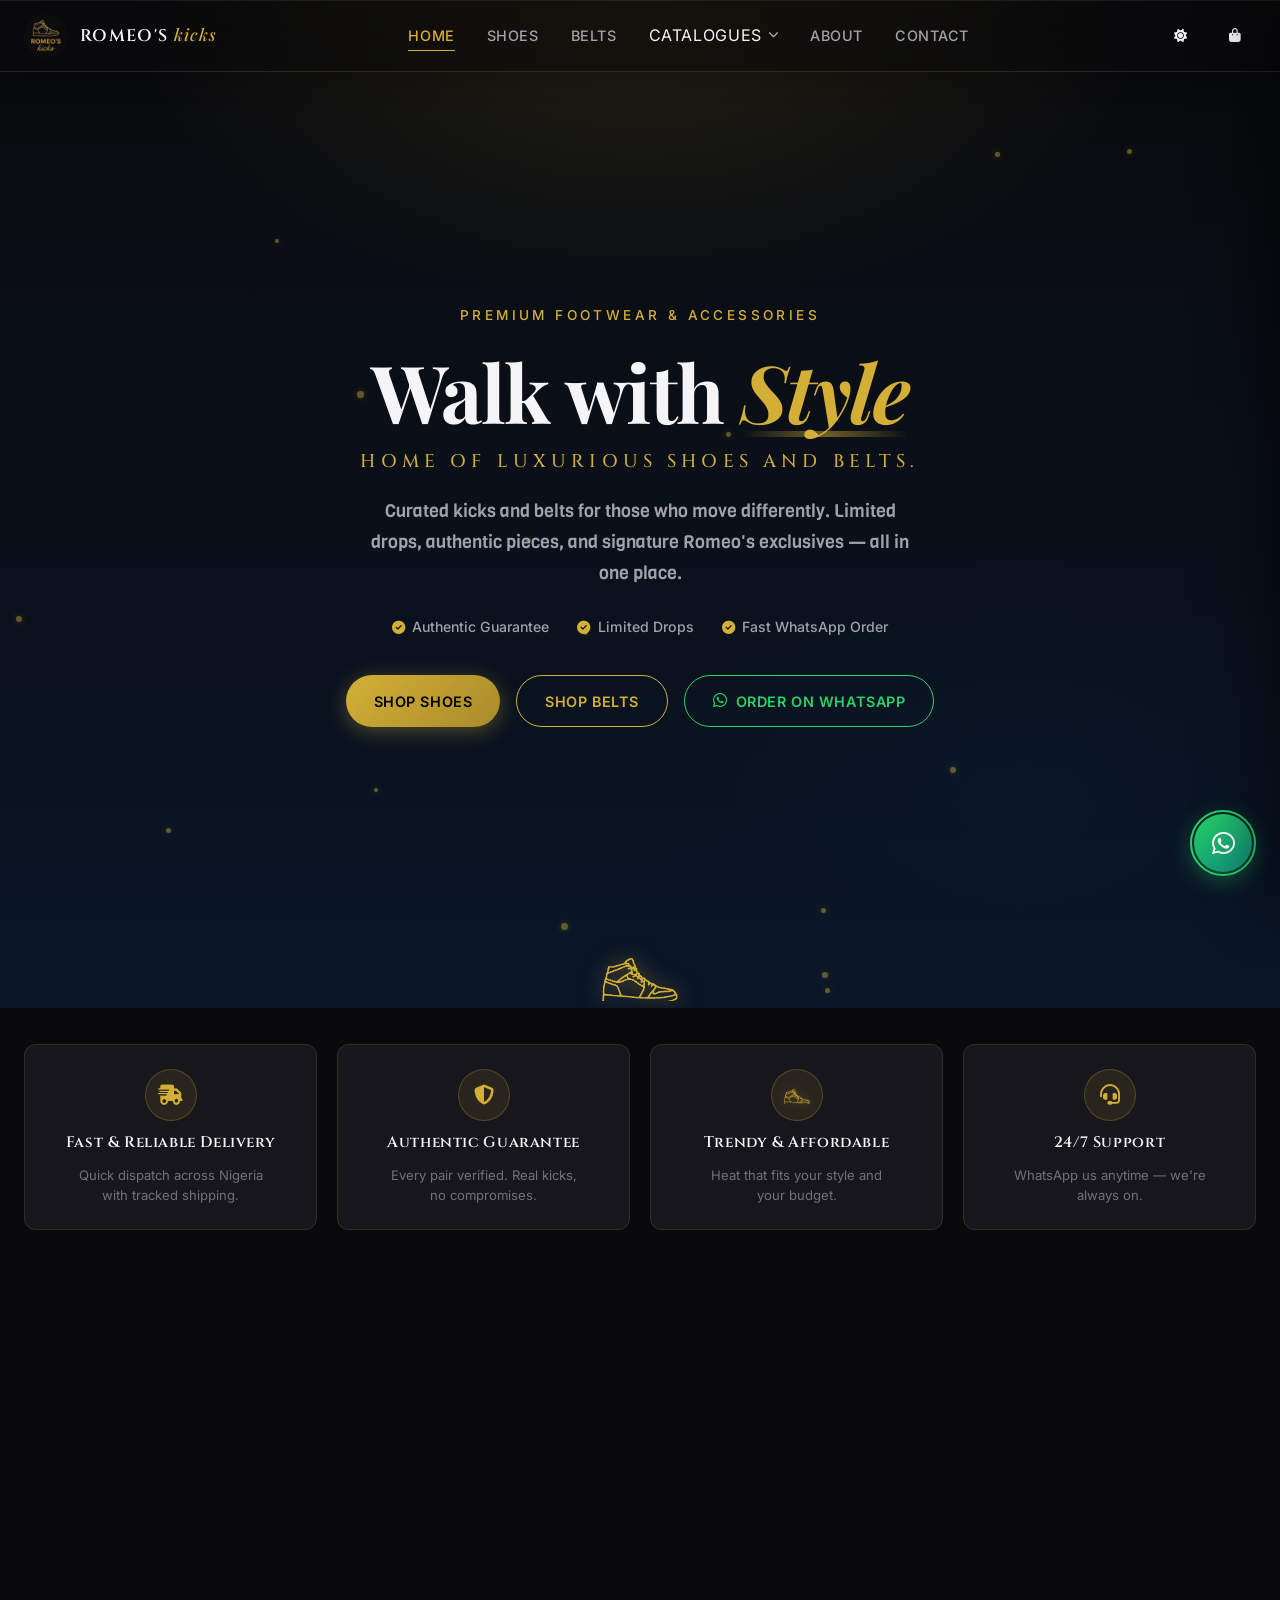
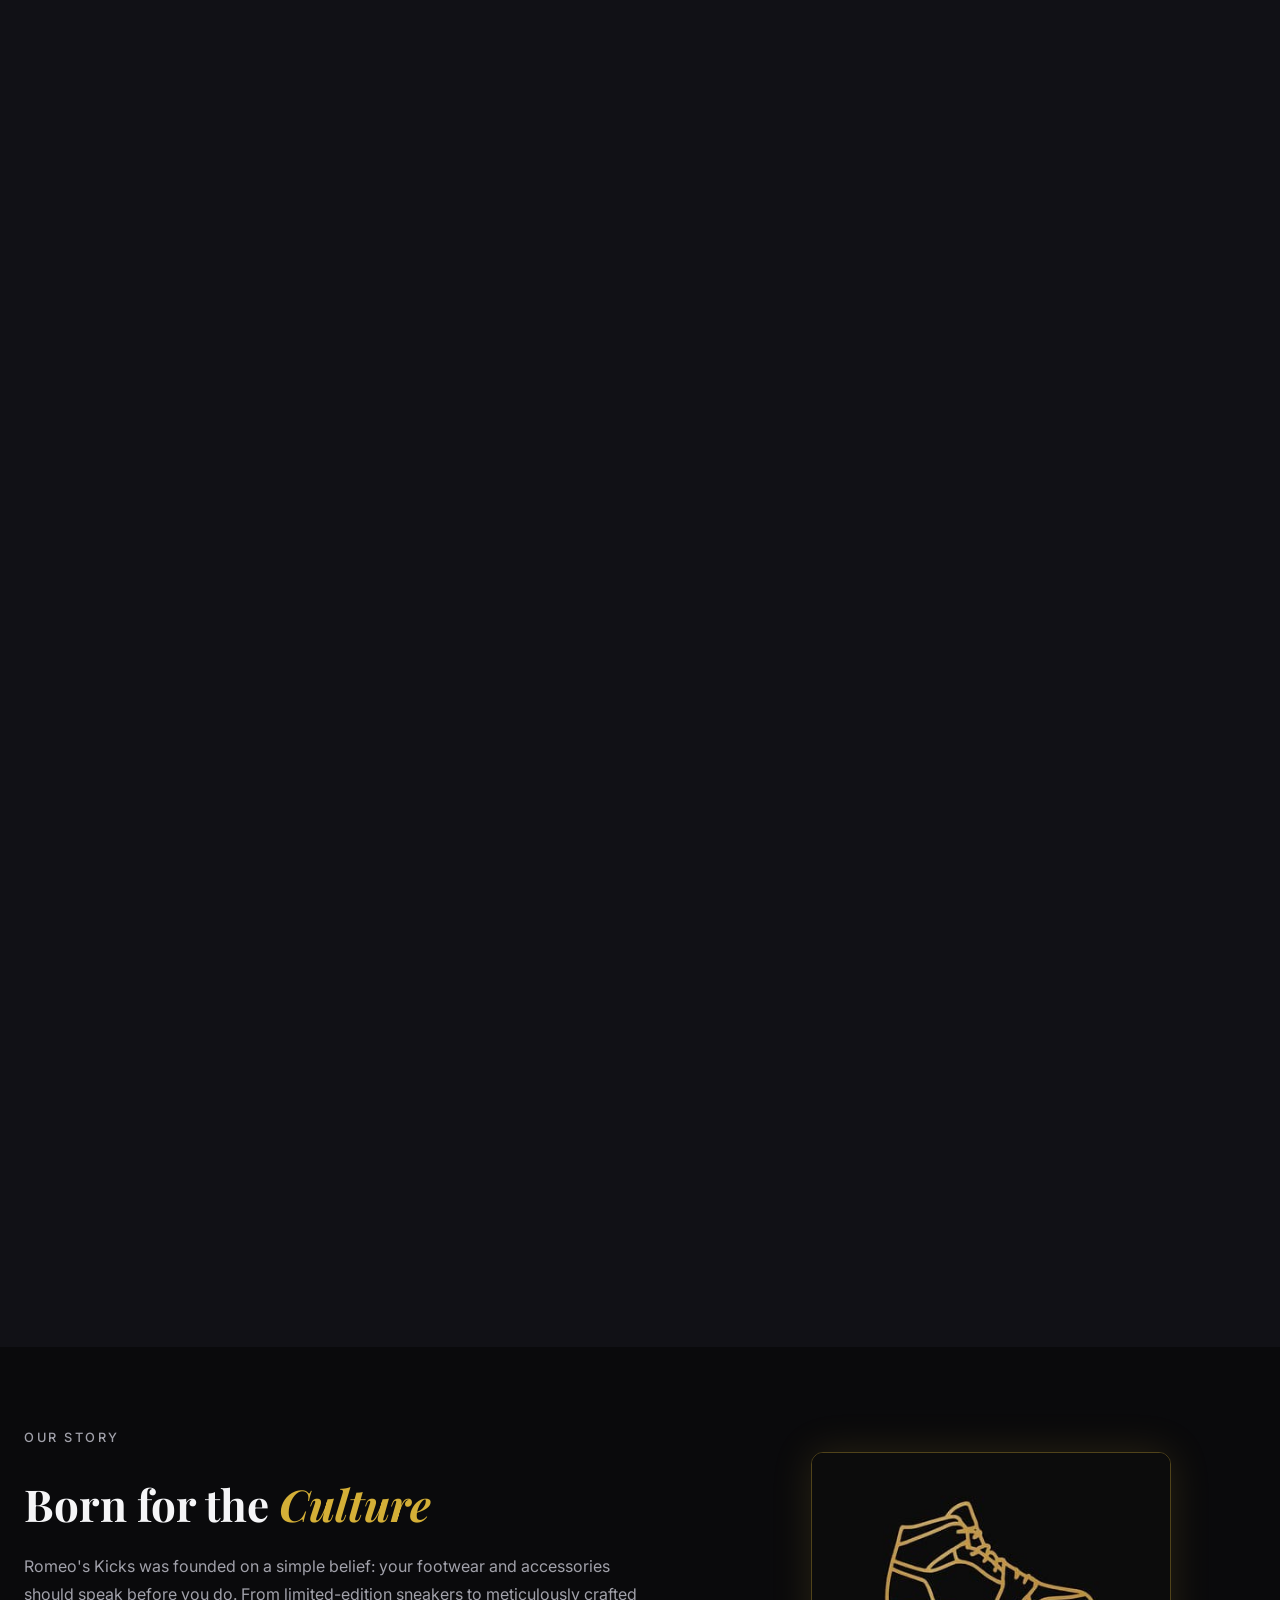
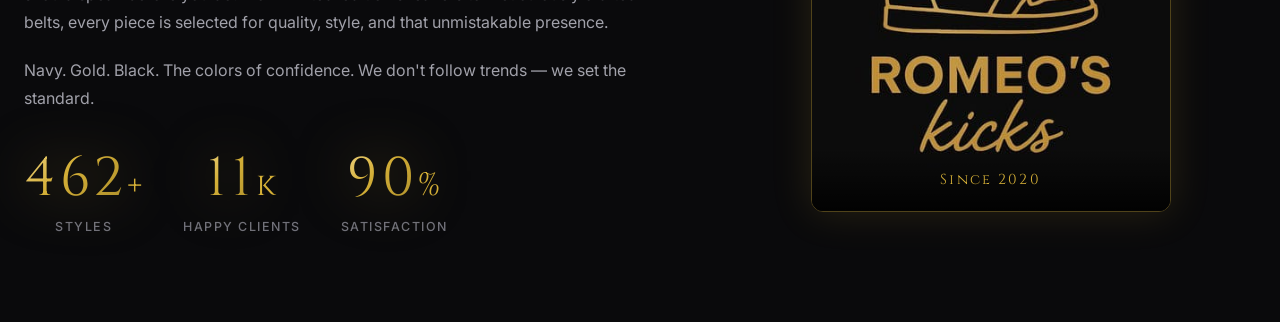
==== commit 2fd72b11: "Add files via upload" ====
--- a/index.html
+++ b/index.html
@@ -11,7 +11,7 @@
   <meta name="robots" content="index, follow">
   <meta name="theme-color" content="#0a0a0c">
   <meta name="color-scheme" content="dark light">
-  <link rel="canonical" href="https://romeoskicks.com/">
+  <link rel="canonical" href="https://romeo-s-kicks.onrender.com/">
   <!-- Open Graph -->
   <meta property="og:type" content="website">
   <meta property="og:site_name" content="Romeo's Kicks">
--- a/styles.css
+++ b/styles.css
@@ -2098,7 +2098,19 @@
 
   .hero-highlights {
     flex-direction: column;
-    gap: 0.65rem;
+    align-items: flex-start;   /* same left edge for every line */
+    justify-content: center;
+    gap: 0.7rem;
+    width: max-content;        /* shrink to content */
+    max-width: 100%;
+    margin-left: auto;         /* center the whole block */
+    margin-right: auto;
+    text-align: left;
+  }
+
+  .hero-highlights span {
+    justify-content: flex-start;
+    width: auto;
   }
 
   .floating-wa {
